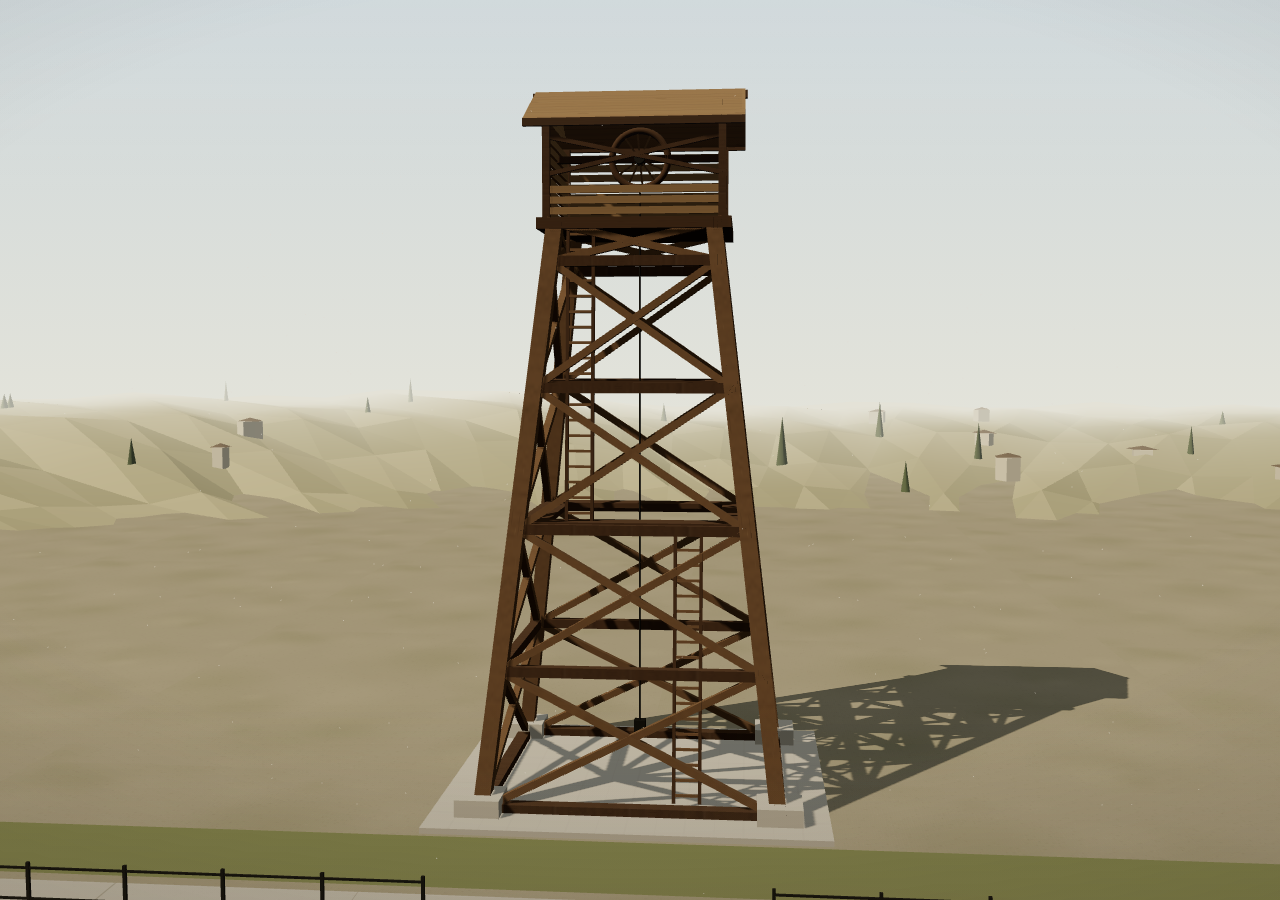
==== index.html @ 35da38e7 "chore: initial commit" ====
<!doctype html>
<html lang="es">
<head>
  <meta charset="utf-8" />
  <meta name="viewport" content="width=device-width, initial-scale=1" />
  <meta name="description" content="Castillete minero de madera. Visor 3D con zoom." />
  <title>El castillete</title>

  <link rel="icon" href="./favicon.svg" type="image/svg+xml" />
  <link rel="stylesheet" href="./src/style.css" />

  <script type="importmap">
    {
      "imports": {
        "three": "./vendor/three.module.js"
      }
    }
  </script>
  <script type="module" src="./src/main.js"></script>
</head>
<body>
  <canvas id="scene" aria-label="Castillete minero de madera. Usa la rueda del ratón o pellizca para acercar y alejar."></canvas>
  <div class="vignette" aria-hidden="true"></div>
</body>
</html>
---- src/style.css ----
:root {
  color-scheme: light;
}

* {
  box-sizing: border-box;
}

html,
body {
  height: 100%;
}

body {
  margin: 0;
  overflow: hidden;
  background:
    radial-gradient(90% 55% at 50% 100%, rgba(196, 186, 165, 0.55), transparent 70%),
    linear-gradient(180deg, #cfd8db 0%, #e3e3da 46%, #eee9dc 72%, #d9d2c2 100%);
}

#scene {
  position: fixed;
  inset: 0;
  display: block;
  width: 100%;
  height: 100%;
  opacity: 0;
  cursor: grab;
  touch-action: none;
  transition: opacity 1.4s ease;
}

#scene:active {
  cursor: grabbing;
}

body.is-ready #scene {
  opacity: 1;
}

.vignette {
  position: fixed;
  inset: 0;
  pointer-events: none;
  background:
    radial-gradient(115% 85% at 50% 42%, transparent 52%, rgba(48, 40, 27, 0.18) 100%),
    linear-gradient(180deg, rgba(255, 255, 255, 0.05), transparent 22%, transparent 78%, rgba(75, 64, 45, 0.12));
}

@media (prefers-reduced-motion: reduce) {
  #scene {
    transition: none;
  }
}
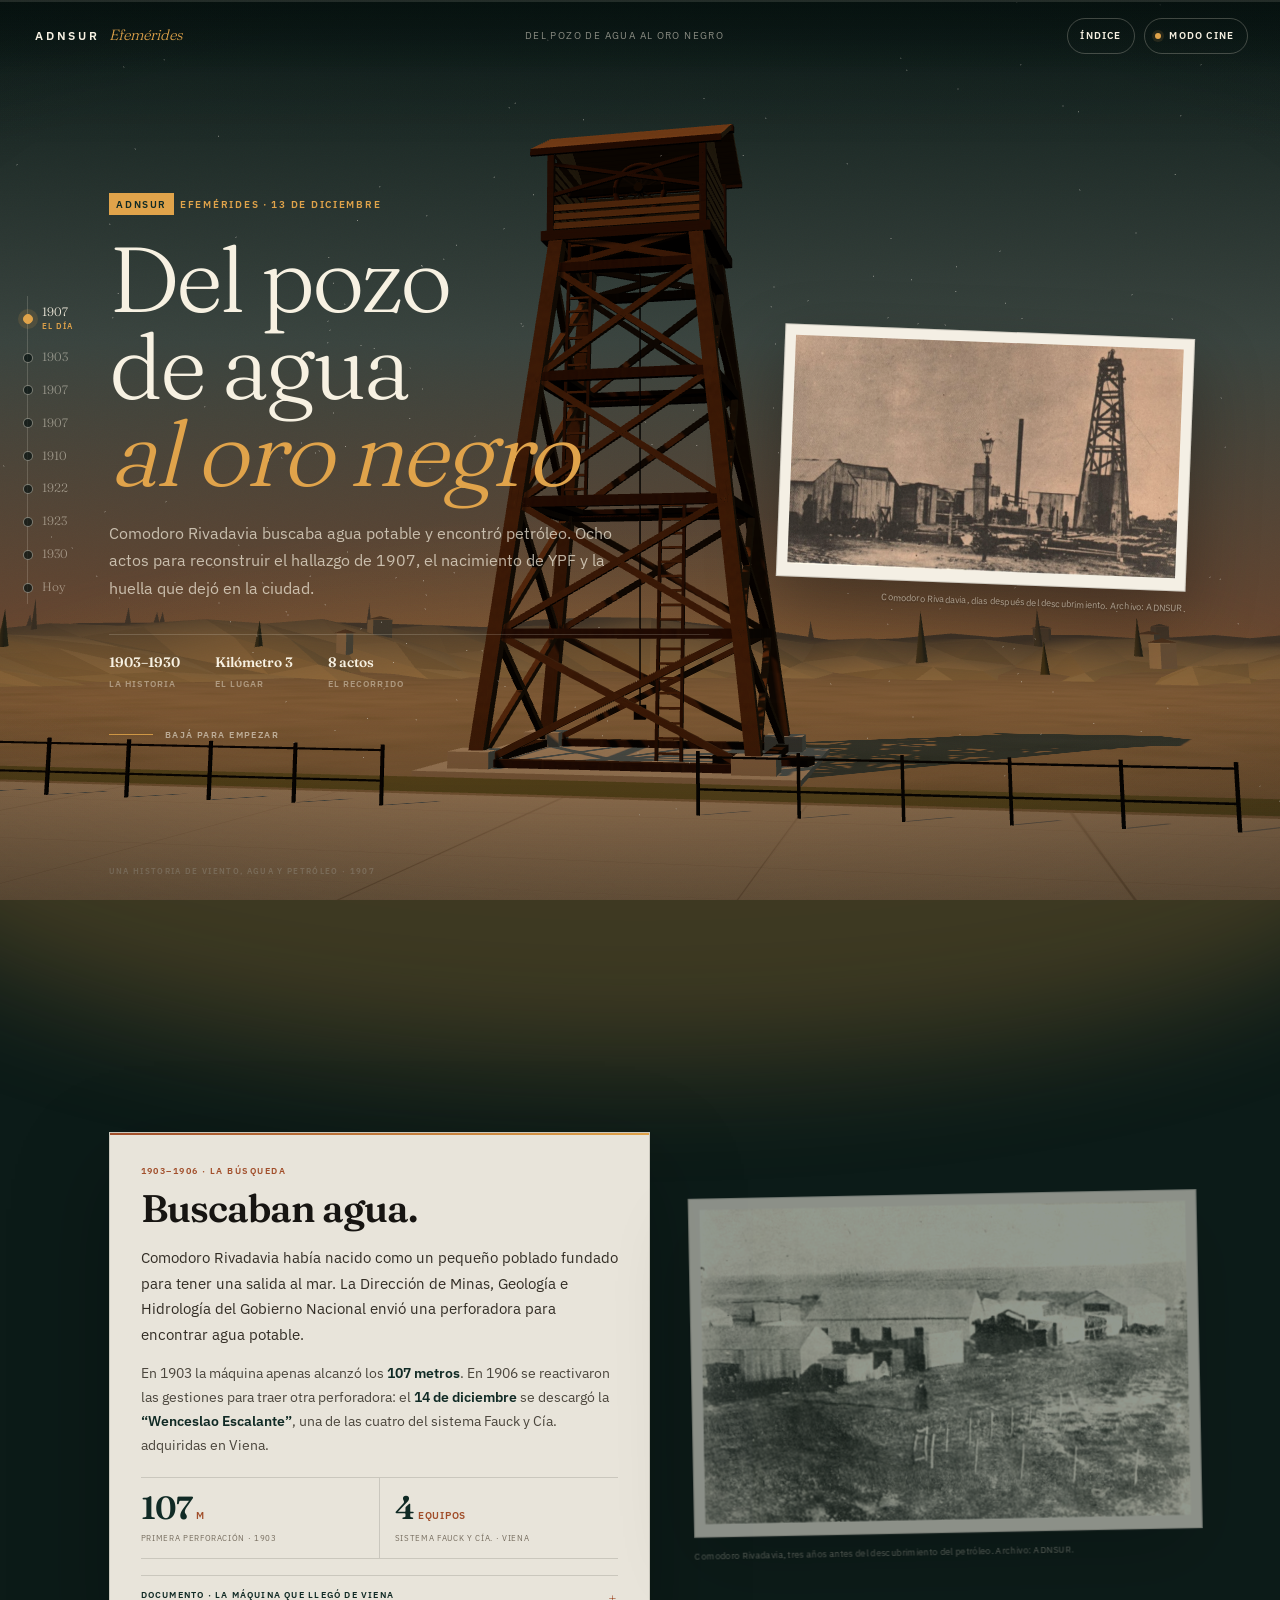
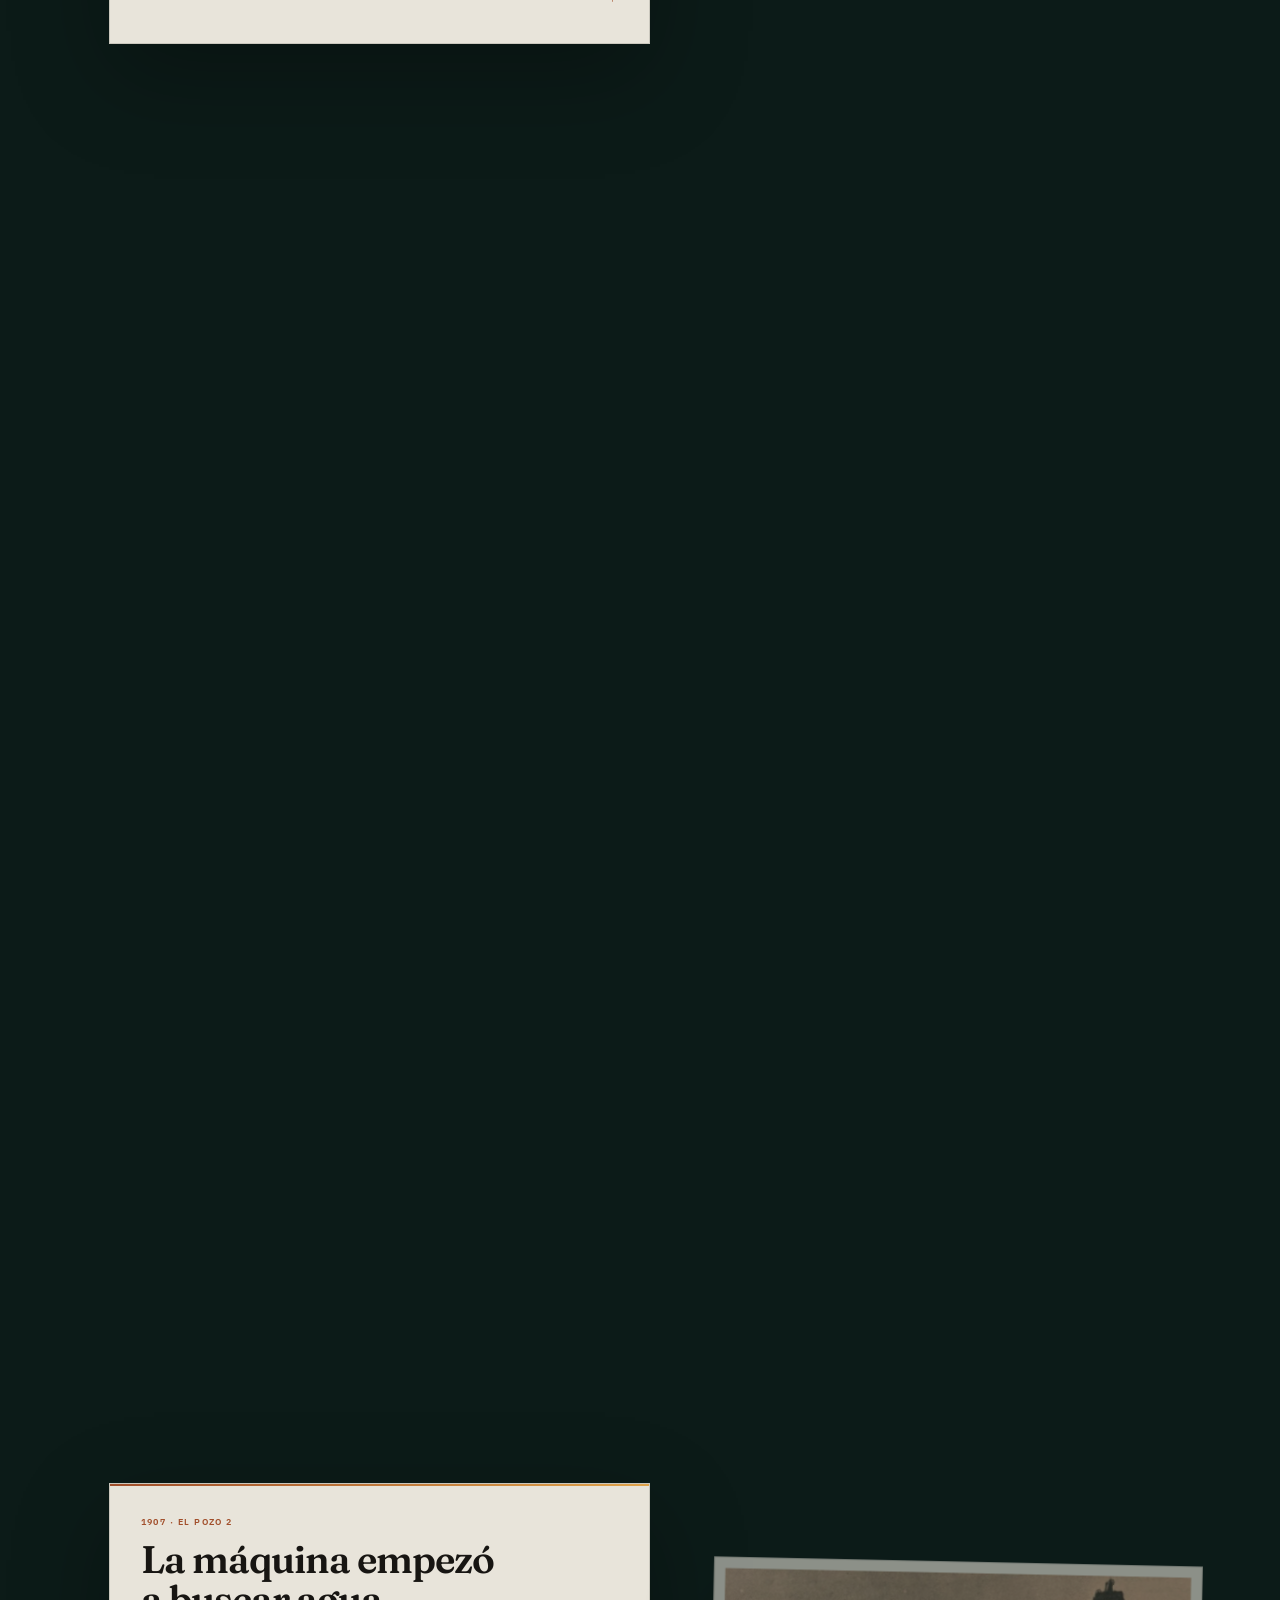
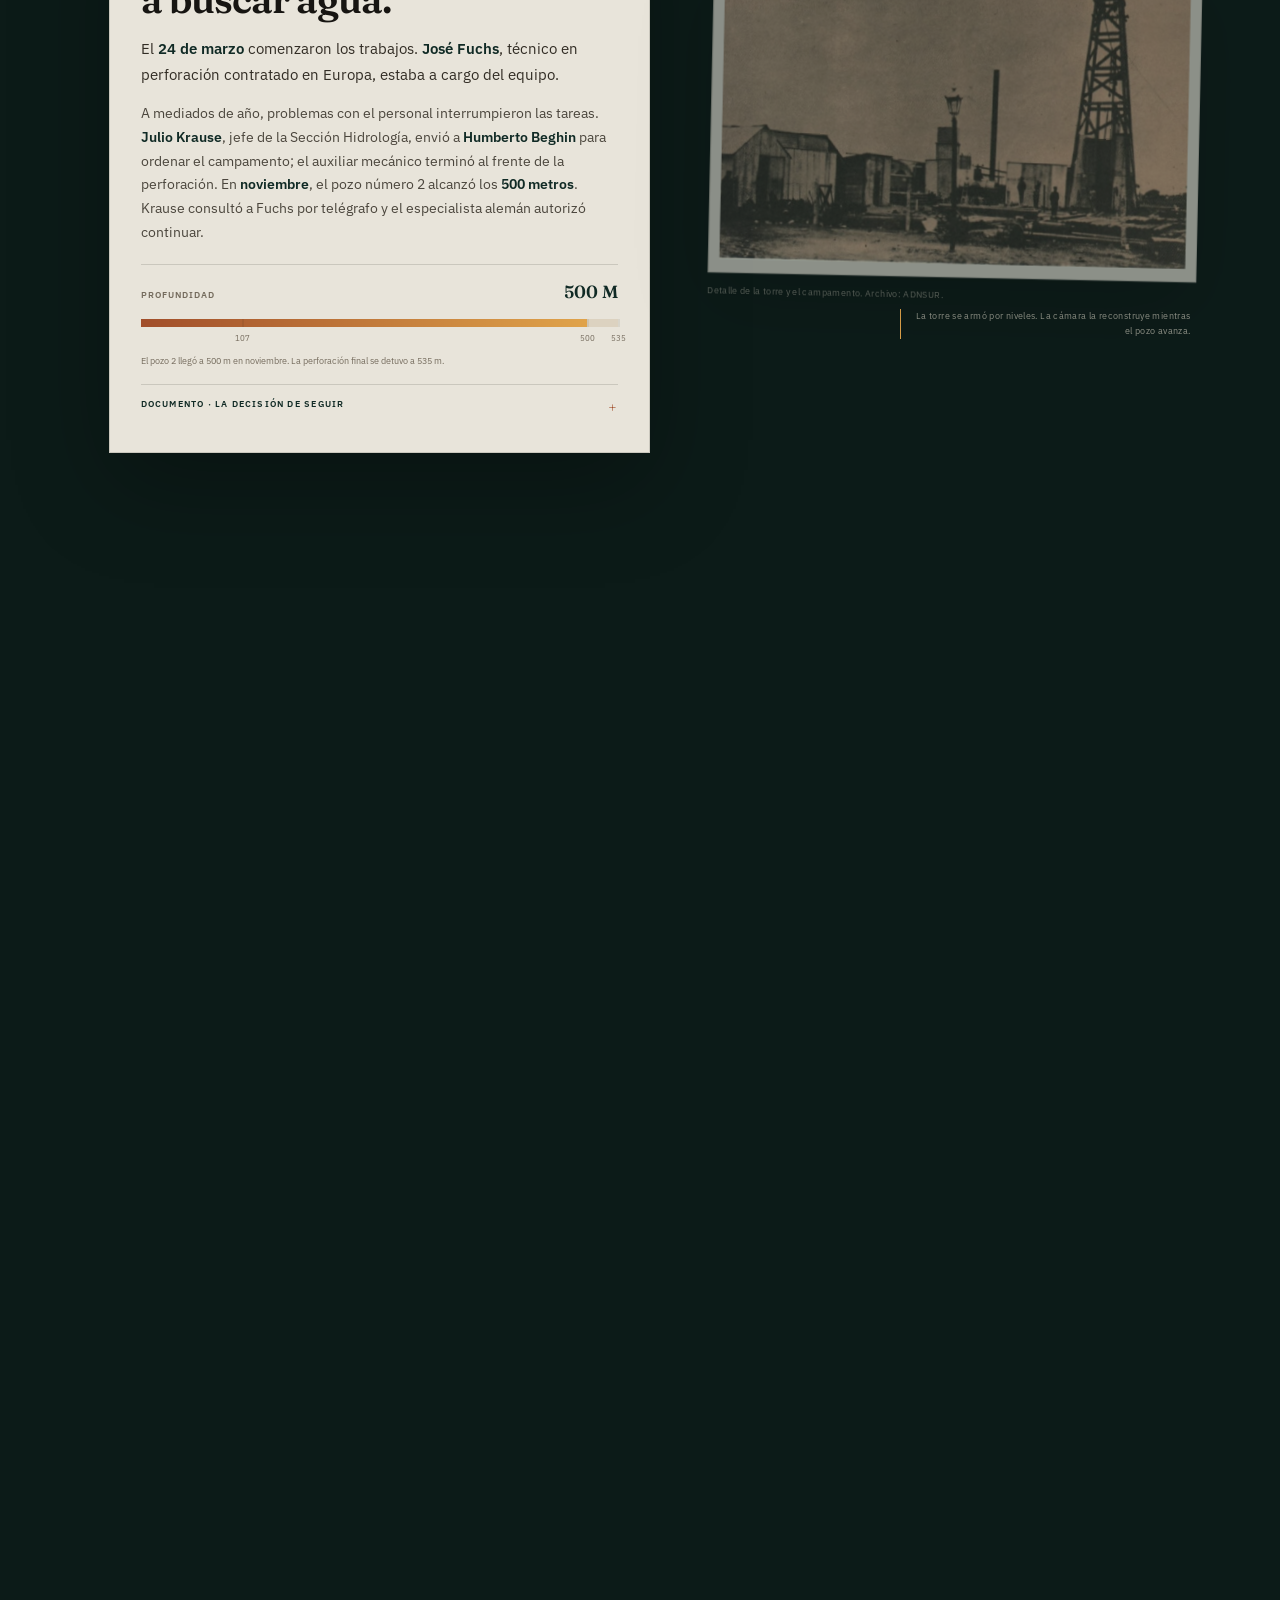
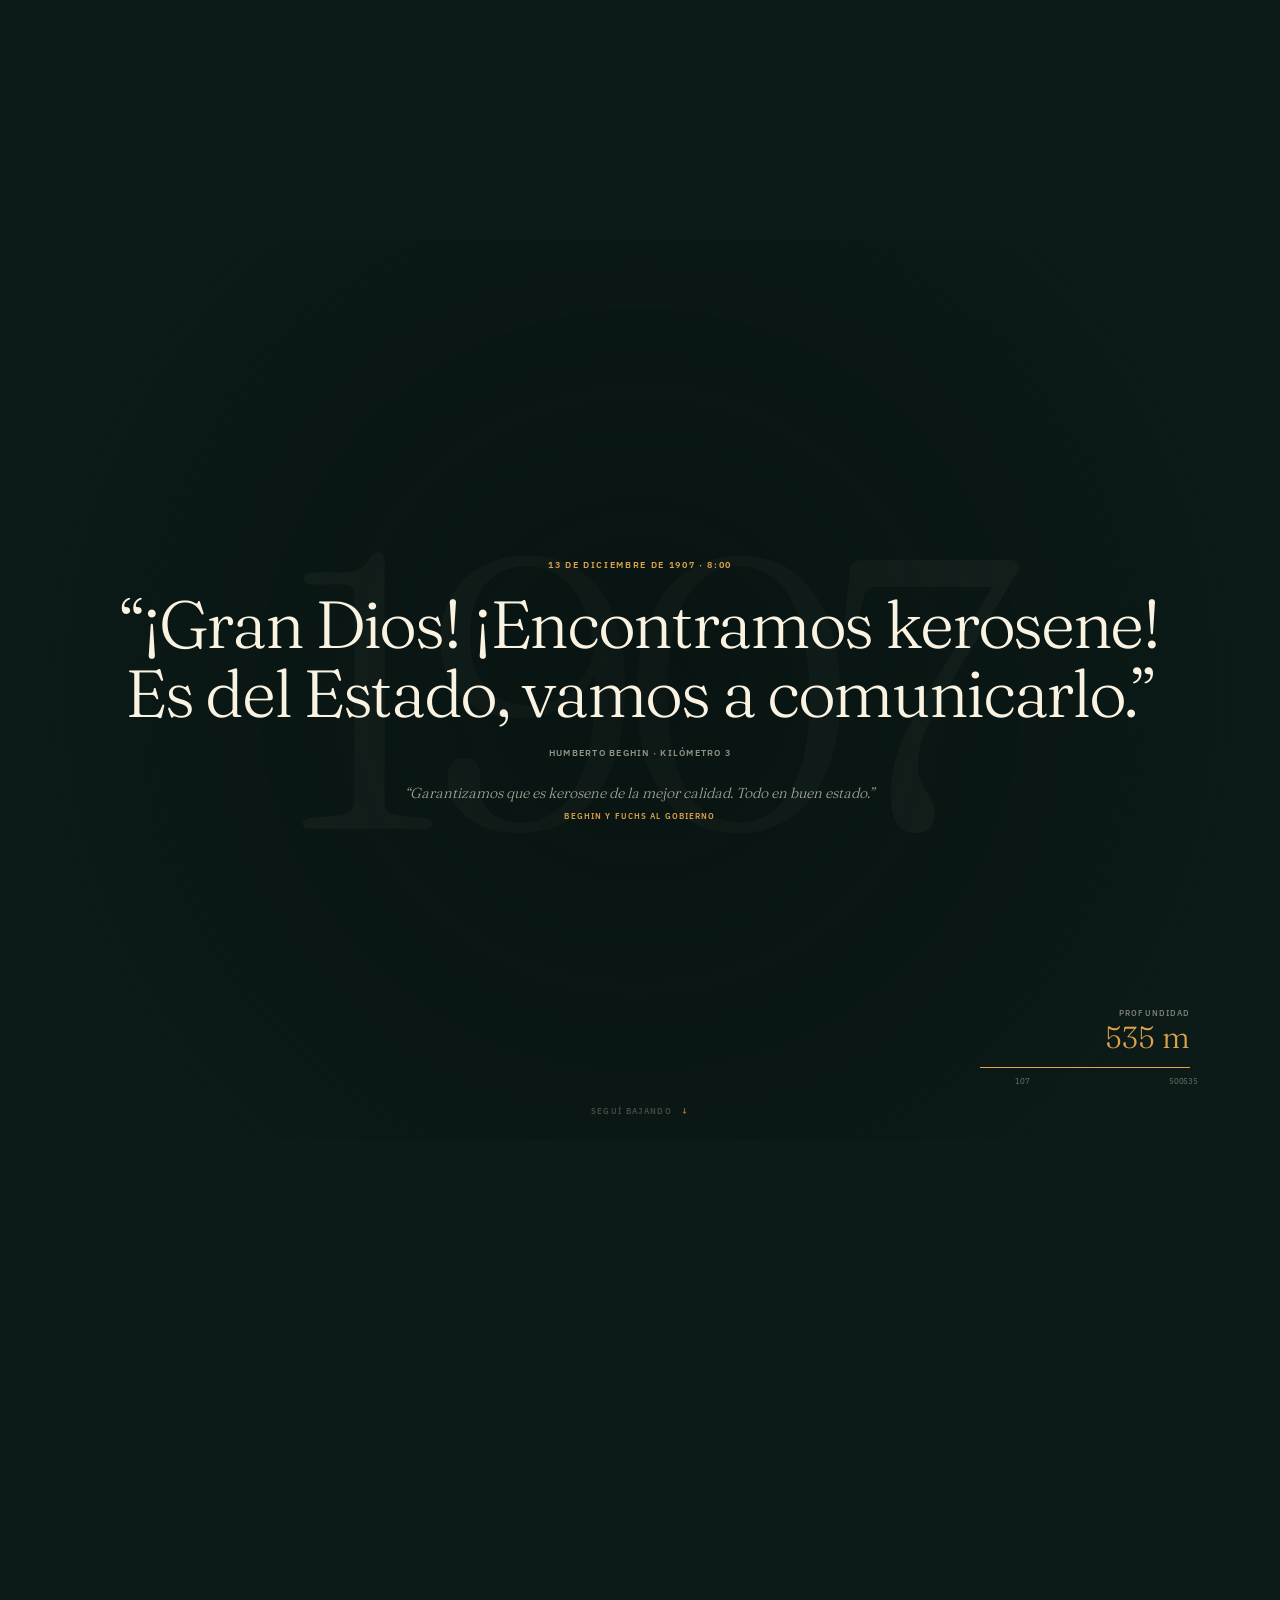
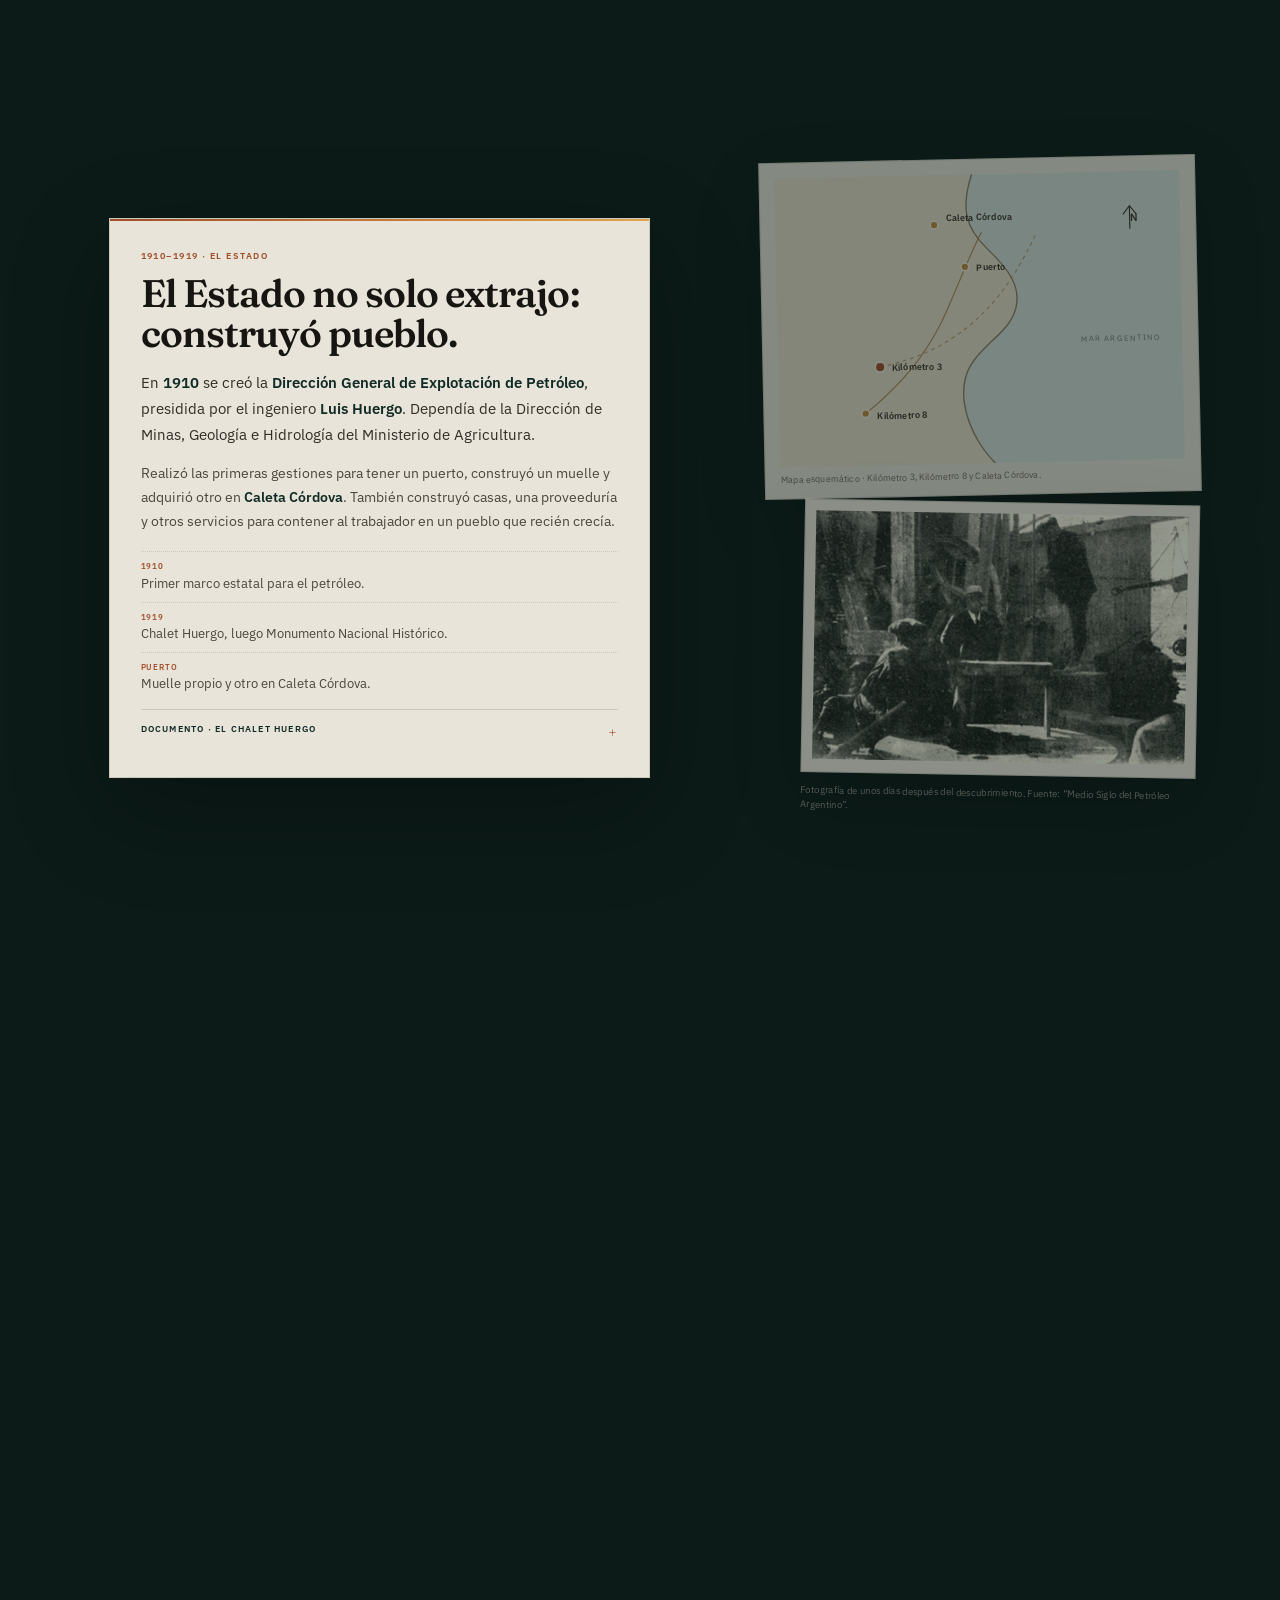
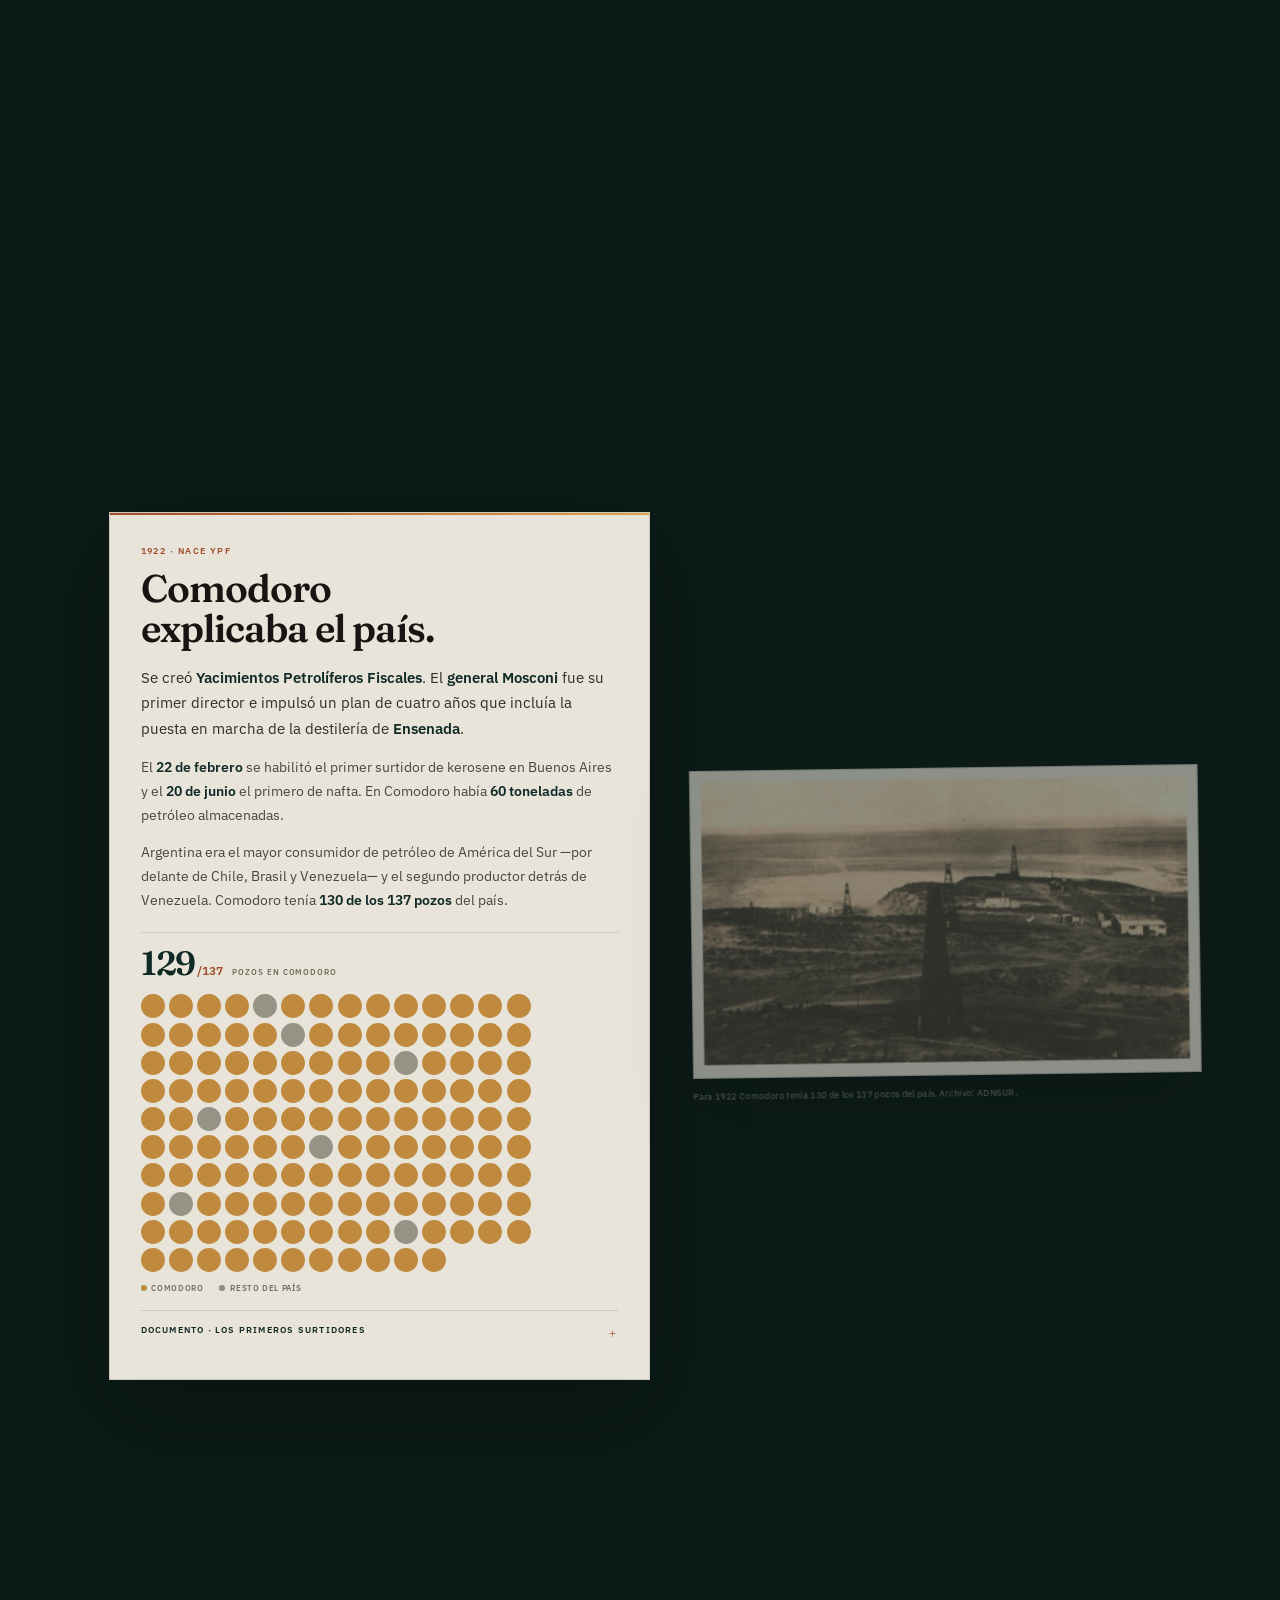
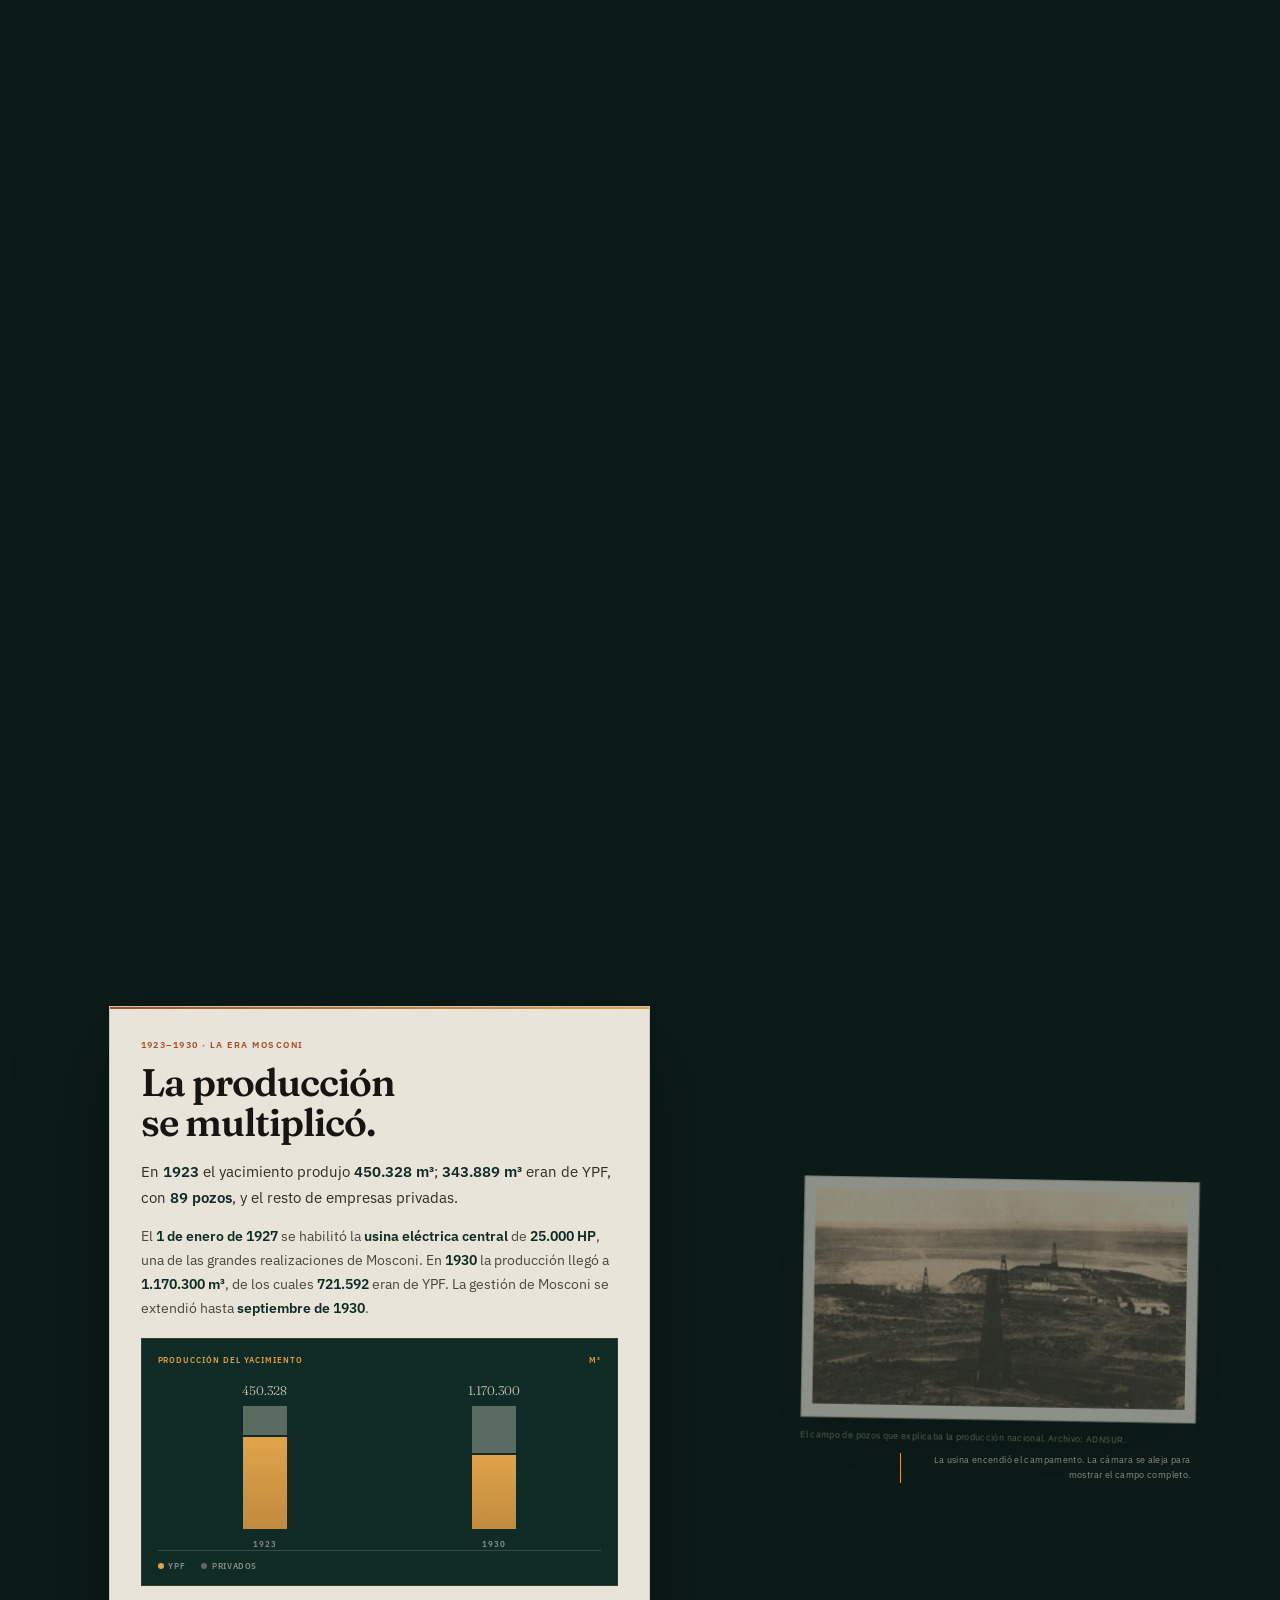
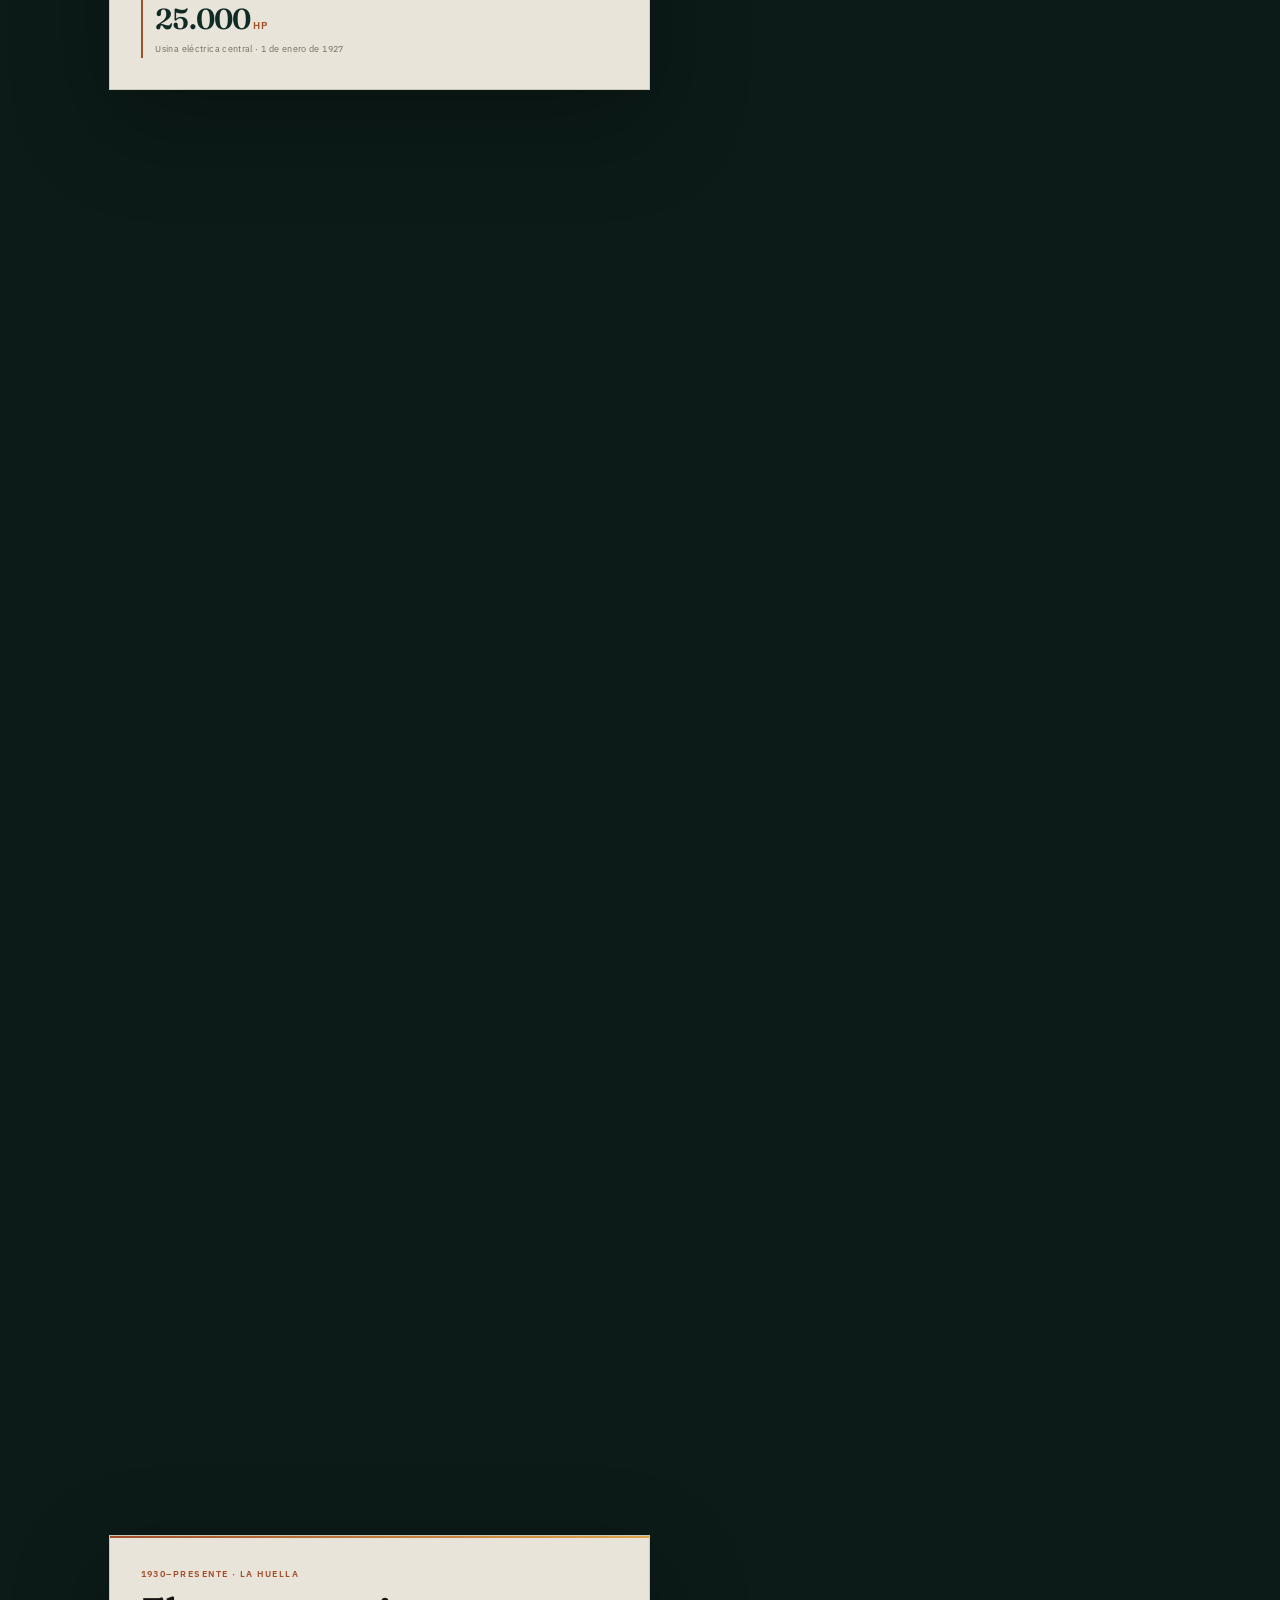
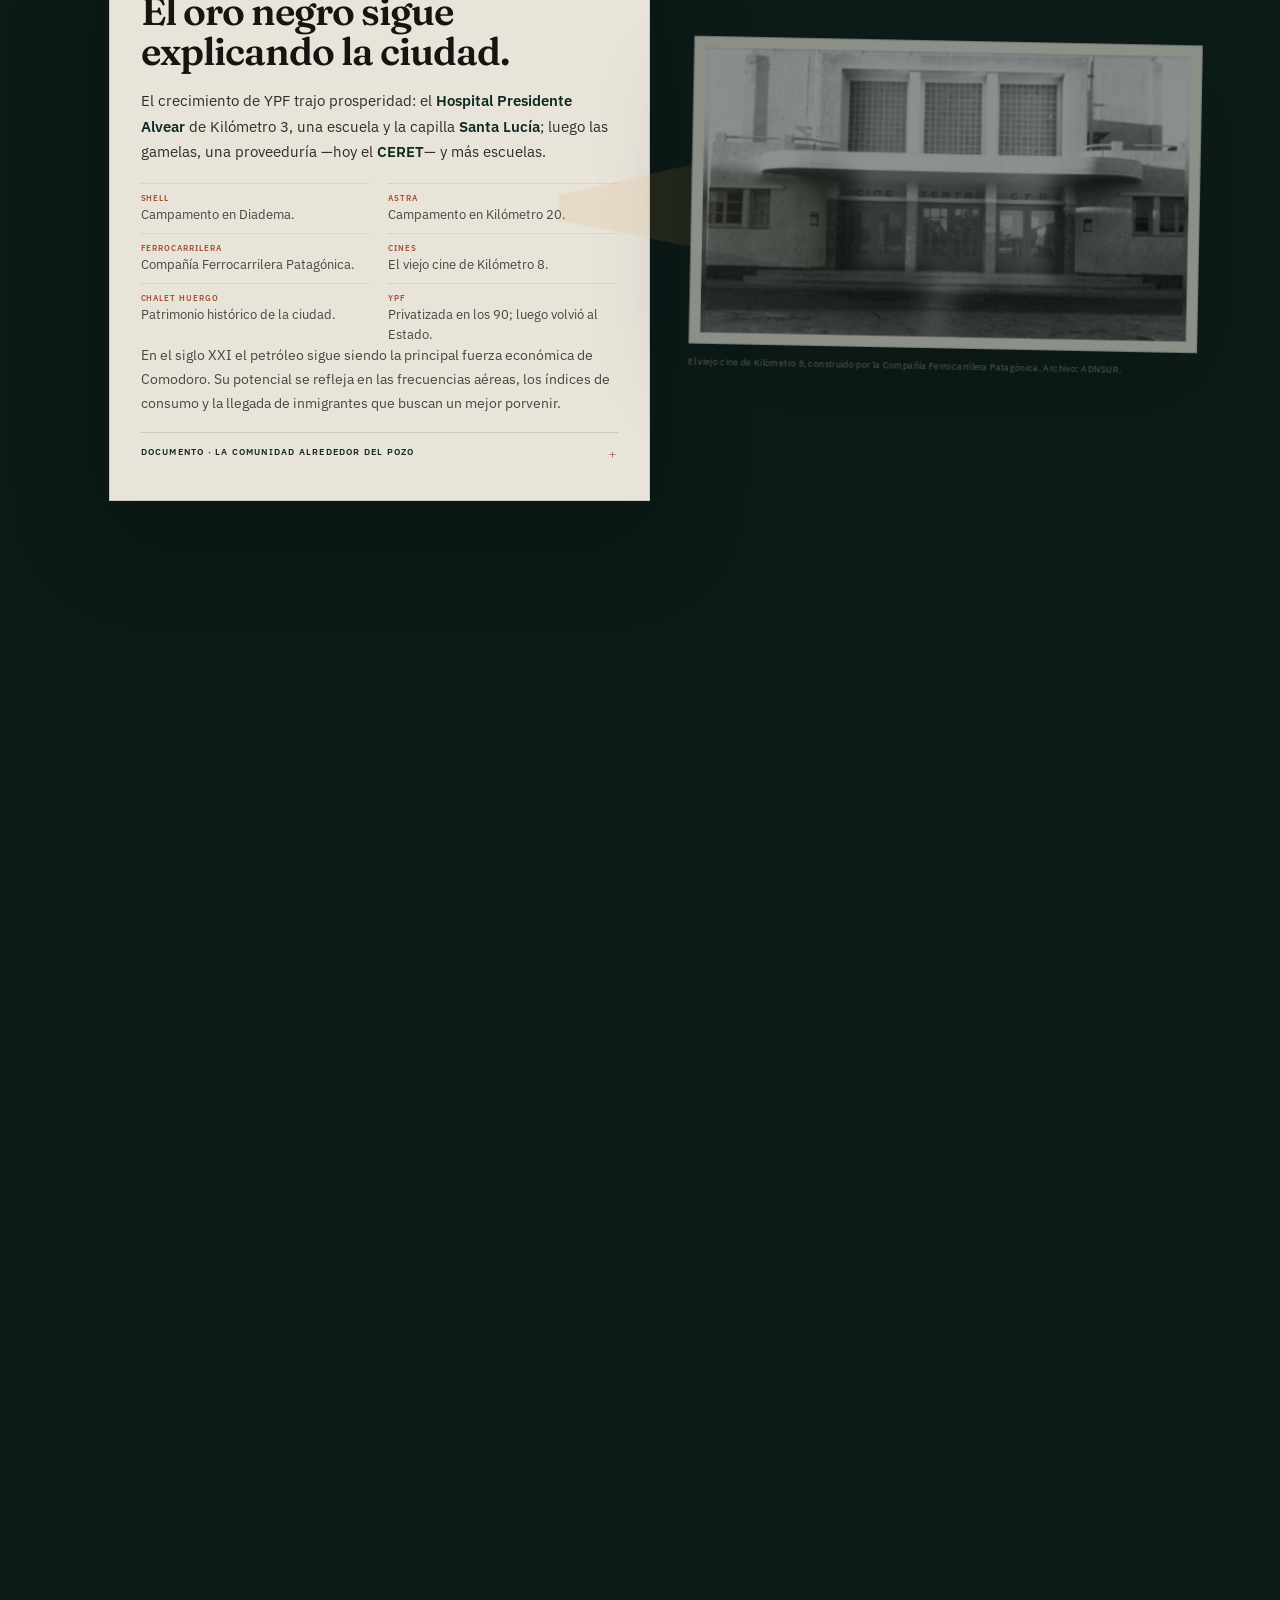
==== commit 8bd94c4f: "wip: scrollytelling documental del petróleo en Comodoro Rivadavia" ====
--- a/index.html
+++ b/index.html
@@ -3,10 +3,13 @@
 <head>
   <meta charset="utf-8" />
   <meta name="viewport" content="width=device-width, initial-scale=1" />
-  <meta name="description" content="Castillete minero de madera. Visor 3D con zoom." />
-  <title>El castillete</title>
+  <meta name="description" content="Del pozo de agua al oro negro: documental interactivo sobre el descubrimiento del petróleo en Comodoro Rivadavia y el nacimiento de YPF." />
+  <meta name="theme-color" content="#0d211e" />
+  <title>Del pozo de agua al oro negro · Comodoro Rivadavia y YPF</title>
 
   <link rel="icon" href="./favicon.svg" type="image/svg+xml" />
+  <link rel="preload" href="./assets/fonts/fraunces-600.woff2" as="font" type="font/woff2" crossorigin />
+  <link rel="preload" href="./assets/fonts/ibm-plex-sans-400.woff2" as="font" type="font/woff2" crossorigin />
   <link rel="stylesheet" href="./src/style.css" />
 
   <script type="importmap">
@@ -19,7 +22,414 @@
   <script type="module" src="./src/main.js"></script>
 </head>
 <body>
-  <canvas id="scene" aria-label="Castillete minero de madera. Usa la rueda del ratón o pellizca para acercar y alejar."></canvas>
+  <a class="skip-link" href="#act-1">Saltar al contenido</a>
+
+  <div class="sky" aria-hidden="true"></div>
+  <canvas id="scene" aria-hidden="true"></canvas>
+  <div class="grain" aria-hidden="true"></div>
   <div class="vignette" aria-hidden="true"></div>
+
+  <div class="progress" aria-hidden="true"><span id="progress-bar"></span></div>
+
+  <header class="site-header" id="site-header">
+    <a class="brand" href="#act-0" aria-label="ADNSUR Efemérides, volver al inicio">
+      <span class="brand__name">ADNSUR</span>
+      <span class="brand__sub">Efemérides</span>
+    </a>
+    <p class="site-header__title">Del pozo de agua al oro negro</p>
+    <div class="site-header__actions">
+      <button class="btn" id="index-open" type="button" aria-haspopup="dialog" aria-controls="index-dialog">
+        Índice
+      </button>
+      <button class="btn btn--cine" id="cinema-toggle" type="button" aria-pressed="false">
+        <span class="btn__dot" aria-hidden="true"></span>
+        <span class="btn__label">Modo cine</span>
+      </button>
+    </div>
+  </header>
+
+  <nav class="timeline" aria-label="Recorrido de la historia">
+    <div class="timeline__track" aria-hidden="true"><span id="timeline-fill"></span></div>
+    <ol>
+      <li><a href="#act-0" data-target="act-0"><span class="timeline__year">1907</span><span class="timeline__label">El día</span></a></li>
+      <li><a href="#act-1" data-target="act-1"><span class="timeline__year">1903</span><span class="timeline__label">Agua</span></a></li>
+      <li><a href="#act-2" data-target="act-2"><span class="timeline__year">1907</span><span class="timeline__label">Pozo</span></a></li>
+      <li><a href="#act-3" data-target="act-3"><span class="timeline__year">1907</span><span class="timeline__label">Hallazgo</span></a></li>
+      <li><a href="#act-4" data-target="act-4"><span class="timeline__year">1910</span><span class="timeline__label">Estado</span></a></li>
+      <li><a href="#act-5" data-target="act-5"><span class="timeline__year">1922</span><span class="timeline__label">YPF</span></a></li>
+      <li><a href="#act-6" data-target="act-6"><span class="timeline__year">1923</span><span class="timeline__label">Mosconi</span></a></li>
+      <li><a href="#act-7" data-target="act-7"><span class="timeline__year">1930</span><span class="timeline__label">Huella</span></a></li>
+      <li><a href="#act-8" data-target="act-8"><span class="timeline__year">Hoy</span><span class="timeline__label">Explorar</span></a></li>
+    </ol>
+  </nav>
+
+  <main id="story">
+    <!-- 00 · PRÓLOGO -->
+    <section class="act act--hero" id="act-0" data-act="0" data-year="1907" data-label="El día" style="--act-h: 100svh">
+      <div class="hero__grid">
+        <div class="hero__copy">
+          <p class="eyebrow"><span class="eyebrow__brand">ADNSUR</span> Efemérides · 13 de diciembre</p>
+          <h1 class="hero__title">Del pozo de agua<br /><em>al oro negro</em></h1>
+          <p class="hero__deck">Comodoro Rivadavia buscaba agua potable y encontró petróleo. Ocho actos para reconstruir el hallazgo de 1907, el nacimiento de YPF y la huella que dejó en la ciudad.</p>
+          <div class="hero__meta">
+            <span><strong>1903–1930</strong>La historia</span>
+            <span><strong>Kilómetro 3</strong>El lugar</span>
+            <span><strong>8 actos</strong>El recorrido</span>
+          </div>
+          <a class="scroll-cue" href="#act-1">
+            <span class="scroll-cue__line" aria-hidden="true"></span>
+            <span>Bajá para empezar</span>
+          </a>
+        </div>
+        <figure class="hero__plate">
+          <div class="plate plate--hero">
+            <img src="./assets/photos/hero-derrick.jpg" width="1220" height="720" alt="Torre de perforación de madera y construcciones del campamento, en una fotografía sepia de comienzos del siglo XX." />
+          </div>
+          <figcaption>Comodoro Rivadavia, días después del descubrimiento. Archivo: ADNSUR.</figcaption>
+        </figure>
+      </div>
+      <p class="hero__credit">Una historia de viento, agua y petróleo · 1907</p>
+    </section>
+
+    <!-- 01 · 1903–1906 -->
+    <section class="act" id="act-1" data-act="1" data-year="1903" data-label="Agua" style="--act-h: 220vh">
+      <div class="act__sticky">
+        <div class="act__copy">
+          <header class="act__head">
+            <p class="act__kicker">1903–1906 · La búsqueda</p>
+            <h2 class="act__title">Buscaban agua.</h2>
+          </header>
+          <p class="act__lede">Comodoro Rivadavia había nacido como un pequeño poblado fundado para tener una salida al mar. La Dirección de Minas, Geología e Hidrología del Gobierno Nacional envió una perforadora para encontrar agua potable.</p>
+          <p>En 1903 la máquina apenas alcanzó los <strong>107 metros</strong>. En 1906 se reactivaron las gestiones para traer otra perforadora: el <strong>14 de diciembre</strong> se descargó la <strong>“Wenceslao Escalante”</strong>, una de las cuatro del sistema Fauck y Cía. adquiridas en Viena.</p>
+          <div class="stat-row">
+            <div class="stat">
+              <span class="stat__value">107</span><span class="stat__unit">m</span>
+              <span class="stat__label">primera perforación · 1903</span>
+            </div>
+            <div class="stat">
+              <span class="stat__value">4</span><span class="stat__unit">equipos</span>
+              <span class="stat__label">sistema Fauck y Cía. · Viena</span>
+            </div>
+          </div>
+          <details class="doc">
+            <summary>Documento · La máquina que llegó de Viena</summary>
+            <div class="doc__body">
+              <p>La “Wenceslao Escalante” fue una de las cuatro perforadoras del sistema Fauck y Cía. compradas en Viena. Su descarga, el 14 de diciembre de 1906, marcó el reinicio de los trabajos en el poblado.</p>
+            </div>
+          </details>
+        </div>
+        <figure class="act__plate">
+          <div class="plate">
+            <img src="./assets/photos/antes.jpg" width="1113" height="720" alt="Vista del poblado de Comodoro Rivadavia con construcciones bajas y el terreno patagónico, en blanco y negro." />
+          </div>
+          <figcaption>Comodoro Rivadavia, tres años antes del descubrimiento del petróleo. Archivo: ADNSUR.</figcaption>
+        </figure>
+      </div>
+    </section>
+
+    <!-- 02 · 1907 -->
+    <section class="act" id="act-2" data-act="2" data-year="1907" data-label="Pozo" style="--act-h: 240vh">
+      <div class="act__sticky">
+        <div class="act__copy">
+          <header class="act__head">
+            <p class="act__kicker">1907 · El pozo 2</p>
+            <h2 class="act__title">La máquina empezó a buscar agua.</h2>
+          </header>
+          <p class="act__lede">El <strong>24 de marzo</strong> comenzaron los trabajos. <strong>José Fuchs</strong>, técnico en perforación contratado en Europa, estaba a cargo del equipo.</p>
+          <p>A mediados de año, problemas con el personal interrumpieron las tareas. <strong>Julio Krause</strong>, jefe de la Sección Hidrología, envió a <strong>Humberto Beghin</strong> para ordenar el campamento; el auxiliar mecánico terminó al frente de la perforación. En <strong>noviembre</strong>, el pozo número 2 alcanzó los <strong>500 metros</strong>. Krause consultó a Fuchs por telégrafo y el especialista alemán autorizó continuar.</p>
+          <div class="depth" data-depth-gauge aria-label="Profundidad del pozo: 500 metros">
+            <div class="depth__head"><span>Profundidad</span><strong><span data-depth-value>0</span> m</strong></div>
+            <div class="depth__bar" aria-hidden="true">
+              <span class="depth__fill"></span>
+              <i class="depth__tick" style="--at: 0.214">107</i>
+              <i class="depth__tick" style="--at: 0.935">500</i>
+              <i class="depth__tick" style="--at: 1">535</i>
+            </div>
+            <p class="depth__caption">El pozo 2 llegó a 500 m en noviembre. La perforación final se detuvo a 535 m.</p>
+          </div>
+          <details class="doc">
+            <summary>Documento · La decisión de seguir</summary>
+            <div class="doc__body">
+              <p>Cuando el pozo alcanzó los 500 metros, Krause consultó por telégrafo si era posible continuar la excavación. Fuchs dio el ok y las tareas siguieron. Esa decisión permitió llegar a los 535 metros donde apareció el kerosene.</p>
+            </div>
+          </details>
+        </div>
+        <div class="act__visual">
+          <figure class="act__plate act__plate--detail">
+            <div class="plate">
+              <img src="./assets/photos/hero-derrick.jpg" width="1220" height="720" alt="Detalle de la estructura de madera de la torre de perforación y los trabajadores en la base." />
+            </div>
+            <figcaption>Detalle de la torre y el campamento. Archivo: ADNSUR.</figcaption>
+          </figure>
+          <p class="visual-note">La torre se armó por niveles. La cámara la reconstruye mientras el pozo avanza.</p>
+        </div>
+      </div>
+    </section>
+
+    <!-- 03 · 11–13 DICIEMBRE 1907 -->
+    <section class="act act--discovery" id="act-3" data-act="3" data-year="1907" data-label="Hallazgo" style="--act-h: 330vh">
+      <div class="discovery">
+        <p class="discovery__year" aria-hidden="true">1907</p>
+
+        <article class="dstep dstep--1" data-step="1">
+          <p class="dstep__date">11 de diciembre · La sospecha</p>
+          <p class="dstep__text">“Comunícole señor jefe que se cree haber dado con una napa de kerosene. Aumento en la inyección no se nota aún, pero sube toda mezclada con globitos y se siente olor a gas de kerosene. Irá cada dos horas el estado de la perforación. Se esperan instrucciones. Se continúa perforando.”</p>
+          <p class="dstep__attr">Fuchs y Beghin a Krause · Telegrama</p>
+        </article>
+
+        <article class="dstep dstep--2" data-step="2">
+          <p class="dstep__date">12 de diciembre · La orden</p>
+          <p class="dstep__text">“Para comprobar si encontró petróleo, suspenda trabajos de perforación y saque toda el agua del interior.”</p>
+          <p class="dstep__attr">Julio Krause a Beghin</p>
+        </article>
+
+        <div class="discovery__quote" data-step="3">
+          <p class="discovery__quote-date">13 de diciembre de 1907 · 8:00</p>
+          <blockquote>“¡Gran Dios! ¡Encontramos kerosene! Es del Estado, vamos a comunicarlo.”</blockquote>
+          <cite>Humberto Beghin · Kilómetro 3</cite>
+          <p class="discovery__confirm">“Garantizamos que es kerosene de la mejor calidad. Todo en buen estado.”<span>Beghin y Fuchs al Gobierno</span></p>
+        </div>
+
+        <div class="discovery__depth">
+          <span class="discovery__depth-label">Profundidad</span>
+          <span class="discovery__depth-value"><strong data-depth-value>0</strong> m</span>
+          <div class="discovery__depth-bar" aria-hidden="true">
+            <span class="discovery__depth-fill"></span>
+            <i style="--at: 0.2">107</i>
+            <i style="--at: 0.935">500</i>
+            <i style="--at: 1">535</i>
+          </div>
+        </div>
+
+        <p class="discovery__hint" aria-hidden="true">Seguí bajando <span>↓</span></p>
+      </div>
+    </section>
+
+    <!-- 04 · 1910–1919 -->
+    <section class="act" id="act-4" data-act="4" data-year="1910" data-label="Estado" style="--act-h: 220vh">
+      <div class="act__sticky">
+        <div class="act__copy">
+          <header class="act__head">
+            <p class="act__kicker">1910–1919 · El Estado</p>
+            <h2 class="act__title">El Estado no solo extrajo: construyó pueblo.</h2>
+          </header>
+          <p class="act__lede">En <strong>1910</strong> se creó la <strong>Dirección General de Explotación de Petróleo</strong>, presidida por el ingeniero <strong>Luis Huergo</strong>. Dependía de la Dirección de Minas, Geología e Hidrología del Ministerio de Agricultura.</p>
+          <p>Realizó las primeras gestiones para tener un puerto, construyó un muelle y adquirió otro en <strong>Caleta Córdova</strong>. También construyó casas, una proveeduría y otros servicios para contener al trabajador en un pueblo que recién crecía.</p>
+          <ul class="fact-list">
+            <li><span>1910</span>Primer marco estatal para el petróleo.</li>
+            <li><span>1919</span>Chalet Huergo, luego Monumento Nacional Histórico.</li>
+            <li><span>Puerto</span>Muelle propio y otro en Caleta Córdova.</li>
+          </ul>
+          <details class="doc">
+            <summary>Documento · El Chalet Huergo</summary>
+            <div class="doc__body">
+              <p>Construido en 1919, fue declarado Monumento Nacional Histórico y albergó a presidentes y figuras internacionales. Hoy forma parte del patrimonio de Comodoro Rivadavia.</p>
+            </div>
+          </details>
+        </div>
+        <div class="act__visual">
+          <figure class="map-card">
+            <svg viewBox="0 0 420 300" role="img" aria-label="Mapa esquemático de Comodoro Rivadavia con el puerto, Kilómetro 3, Kilómetro 8 y Caleta Córdova.">
+              <path class="map-sea" d="M0 0h420v300H0z" />
+              <path class="map-land" d="M0 0h205c-12 35-8 55 15 78 22 22 34 40 28 62-7 25-34 35-48 58-13 21-10 52 8 82 10 17 23 28 35 40H0z" />
+              <path class="map-coast" d="M205 0c-12 35-8 55 15 78 22 22 34 40 28 62-7 25-34 35-48 58-13 21-10 52 8 82 10 17 23 28 35 40" />
+              <path class="map-road" d="M90 246c38-30 62-58 80-92 16-32 28-64 44-94" />
+              <path class="map-road map-road--dash" d="M106 198c42-8 76-24 106-52 24-22 42-50 58-82" />
+              <circle class="map-dot map-dot--main" cx="106" cy="198" r="5" />
+              <circle class="map-dot" cx="90" cy="246" r="4" />
+              <circle class="map-dot" cx="196" cy="96" r="4" />
+              <circle class="map-dot" cx="165" cy="52" r="4" />
+              <text class="map-label" x="118" y="202">Kilómetro 3</text>
+              <text class="map-label" x="102" y="252">Kilómetro 8</text>
+              <text class="map-label" x="208" y="100">Puerto</text>
+              <text class="map-label" x="177" y="48">Caleta Córdova</text>
+              <text class="map-sea-label" x="315" y="176">Mar Argentino</text>
+              <text class="map-compass" x="368" y="52">N</text>
+              <path class="map-arrow" d="M368 60v-24m-7 9 7-9 7 9" />
+            </svg>
+            <figcaption>Mapa esquemático · Kilómetro 3, Kilómetro 8 y Caleta Córdova.</figcaption>
+          </figure>
+          <figure class="act__plate act__plate--small">
+            <div class="plate">
+              <img src="./assets/photos/despues.jpg" width="1079" height="720" alt="Vista del campamento y las construcciones de Comodoro Rivadavia pocos días después del descubrimiento, en blanco y negro." />
+            </div>
+            <figcaption>Fotografía de unos días después del descubrimiento. Fuente: “Medio Siglo del Petróleo Argentino”.</figcaption>
+          </figure>
+        </div>
+      </div>
+    </section>
+
+    <!-- 05 · 1922 -->
+    <section class="act" id="act-5" data-act="5" data-year="1922" data-label="YPF" style="--act-h: 230vh">
+      <div class="act__sticky">
+        <div class="act__copy">
+          <header class="act__head">
+            <p class="act__kicker">1922 · Nace YPF</p>
+            <h2 class="act__title">Comodoro explicaba el país.</h2>
+          </header>
+          <p class="act__lede">Se creó <strong>Yacimientos Petrolíferos Fiscales</strong>. El <strong>general Mosconi</strong> fue su primer director e impulsó un plan de cuatro años que incluía la puesta en marcha de la destilería de <strong>Ensenada</strong>.</p>
+          <p>El <strong>22 de febrero</strong> se habilitó el primer surtidor de kerosene en Buenos Aires y el <strong>20 de junio</strong> el primero de nafta. En Comodoro había <strong>60 toneladas</strong> de petróleo almacenadas.</p>
+          <p>Argentina era el mayor consumidor de petróleo de América del Sur —por delante de Chile, Brasil y Venezuela— y el segundo productor detrás de Venezuela. Comodoro tenía <strong>130 de los 137 pozos</strong> del país.</p>
+          <div class="wells">
+            <div class="wells__head">
+              <strong><span data-count="130">0</span><small>/137</small></strong>
+              <span>pozos en Comodoro</span>
+            </div>
+            <div class="wells__grid" data-wells-grid aria-hidden="true"></div>
+            <div class="wells__legend"><span><i class="is-comodoro"></i>Comodoro</span><span><i class="is-other"></i>Resto del país</span></div>
+          </div>
+          <details class="doc">
+            <summary>Documento · Los primeros surtidores</summary>
+            <div class="doc__body">
+              <p>Mosconi habilitó en Buenos Aires el primer surtidor de kerosene el 22 de febrero de 1922 y el primero de nafta el 20 de junio. La medida buscaba aumentar la demanda de crudo destinada a combustibles.</p>
+            </div>
+          </details>
+        </div>
+        <figure class="act__plate act__plate--wide">
+          <div class="plate">
+            <img src="./assets/photos/pozos-1922.jpg" width="1238" height="720" alt="Paisaje patagónico con varias torres de perforación y el mar al fondo, fotografía sepia de 1922." />
+          </div>
+          <figcaption>Para 1922 Comodoro tenía 130 de los 137 pozos del país. Archivo: ADNSUR.</figcaption>
+        </figure>
+      </div>
+    </section>
+
+    <!-- 06 · 1923–1930 -->
+    <section class="act" id="act-6" data-act="6" data-year="1923" data-label="Mosconi" style="--act-h: 230vh">
+      <div class="act__sticky">
+        <div class="act__copy">
+          <header class="act__head">
+            <p class="act__kicker">1923–1930 · La era Mosconi</p>
+            <h2 class="act__title">La producción se multiplicó.</h2>
+          </header>
+          <p class="act__lede">En <strong>1923</strong> el yacimiento produjo <strong>450.328 m³</strong>; <strong>343.889 m³</strong> eran de YPF, con <strong>89 pozos</strong>, y el resto de empresas privadas.</p>
+          <p>El <strong>1 de enero de 1927</strong> se habilitó la <strong>usina eléctrica central</strong> de <strong>25.000 HP</strong>, una de las grandes realizaciones de Mosconi. En <strong>1930</strong> la producción llegó a <strong>1.170.300 m³</strong>, de los cuales <strong>721.592</strong> eran de YPF. La gestión de Mosconi se extendió hasta <strong>septiembre de 1930</strong>.</p>
+          <div class="chart-card">
+            <div class="chart-card__head"><span>Producción del yacimiento</span><span>m³</span></div>
+            <div class="chart" data-chart>
+              <div class="chart__group">
+                <span class="chart__total">450.328</span>
+                <div class="chart__stack">
+                  <span class="chart__bar chart__bar--ypf" style="--h: 76.4"></span>
+                  <span class="chart__bar chart__bar--priv" style="--h: 23.6"></span>
+                </div>
+                <span class="chart__year">1923</span>
+              </div>
+              <div class="chart__group">
+                <span class="chart__total">1.170.300</span>
+                <div class="chart__stack">
+                  <span class="chart__bar chart__bar--ypf" style="--h: 61.7"></span>
+                  <span class="chart__bar chart__bar--priv" style="--h: 38.3"></span>
+                </div>
+                <span class="chart__year">1930</span>
+              </div>
+            </div>
+            <div class="chart__legend"><span><i class="is-ypf"></i>YPF</span><span><i class="is-priv"></i>Privados</span></div>
+          </div>
+          <div class="hp-card">
+            <span class="hp-card__value">25.000</span><span class="hp-card__unit">HP</span>
+            <p>Usina eléctrica central · 1 de enero de 1927</p>
+          </div>
+        </div>
+        <div class="act__visual">
+          <figure class="act__plate act__plate--small">
+            <div class="plate">
+              <img src="./assets/photos/pozos-1922.jpg" width="1238" height="720" alt="Campo de torres de perforación en la costa patagónica, fotografía histórica." />
+            </div>
+            <figcaption>El campo de pozos que explicaba la producción nacional. Archivo: ADNSUR.</figcaption>
+          </figure>
+          <p class="visual-note">La usina encendió el campamento. La cámara se aleja para mostrar el campo completo.</p>
+        </div>
+      </div>
+    </section>
+
+    <!-- 07 · 1930–PRESENTE -->
+    <section class="act" id="act-7" data-act="7" data-year="1930" data-label="Huella" style="--act-h: 250vh">
+      <div class="act__sticky">
+        <div class="act__copy">
+          <header class="act__head">
+            <p class="act__kicker">1930–presente · La huella</p>
+            <h2 class="act__title">El oro negro sigue explicando la ciudad.</h2>
+          </header>
+          <p class="act__lede">El crecimiento de YPF trajo prosperidad: el <strong>Hospital Presidente Alvear</strong> de Kilómetro 3, una escuela y la capilla <strong>Santa Lucía</strong>; luego las gamelas, una proveeduría —hoy el <strong>CERET</strong>— y más escuelas.</p>
+          <ul class="fact-list fact-list--two">
+            <li><span>Shell</span>Campamento en Diadema.</li>
+            <li><span>Astra</span>Campamento en Kilómetro 20.</li>
+            <li><span>Ferrocarrilera</span>Compañía Ferrocarrilera Patagónica.</li>
+            <li><span>Cines</span>El viejo cine de Kilómetro 8.</li>
+            <li><span>Chalet Huergo</span>Patrimonio histórico de la ciudad.</li>
+            <li><span>YPF</span>Privatizada en los 90; luego volvió al Estado.</li>
+          </ul>
+          <p>En el siglo XXI el petróleo sigue siendo la principal fuerza económica de Comodoro. Su potencial se refleja en las frecuencias aéreas, los índices de consumo y la llegada de inmigrantes que buscan un mejor porvenir.</p>
+          <details class="doc">
+            <summary>Documento · La comunidad alrededor del pozo</summary>
+            <div class="doc__body">
+              <p>El viejo cine de Kilómetro 8, construido por la Compañía Ferrocarrilera Patagónica, es uno de los emblemas que dejó el petróleo y su vínculo con la comunidad. El Chalet Huergo, construido en 1919, fue declarado Monumento Nacional Histórico.</p>
+            </div>
+          </details>
+        </div>
+        <figure class="cinema">
+          <div class="cinema__frame">
+            <img src="./assets/photos/cine-km8.jpg" width="1229" height="720" alt="Fachada del viejo cine de Kilómetro 8, con marquesina y puertas de acceso, en blanco y negro." />
+          </div>
+          <div class="cinema__beam" aria-hidden="true"></div>
+          <figcaption>El viejo cine de Kilómetro 8, construido por la Compañía Ferrocarrilera Patagónica. Archivo: ADNSUR.</figcaption>
+        </figure>
+      </div>
+    </section>
+
+    <!-- 08 · EPÍLOGO -->
+    <section class="act act--epilogue" id="act-8" data-act="8" data-year="HOY" data-label="Explorar" style="--act-h: 150vh">
+      <div class="epilogue">
+        <div class="epilogue__copy">
+          <p class="eyebrow"><span class="eyebrow__brand">Epílogo</span> A más de 100 años</p>
+          <h2 class="epilogue__title">El petróleo sigue siendo la principal fuerza económica de Comodoro.</h2>
+          <p class="epilogue__lede">Aquel pozo que buscaba agua encontró kerosene. Fuchs y Beghin lo confirmaron a 535 metros, en Kilómetro 3, una mañana de diciembre de 1907. La historia de la ciudad ya no pudo contarse sin el oro negro.</p>
+          <div class="epilogue__actions">
+            <button class="btn btn--primary" id="reset-view" type="button">Volver al inicio</button>
+            <a class="btn btn--ghost" href="https://www.adnsur.com.ar/sociedad/comodoro-rivadavia--la-ciudad-donde-se-descubrio-el-petroleo-y-nacio-la-historica-ypf_a5fd5a66e1ff12e43bc98791d" target="_blank" rel="noopener">Leer la nota original</a>
+          </div>
+          <p class="epilogue__hint">Arrastrá el fondo para explorar el castillete.</p>
+        </div>
+        <div class="epilogue__credits">
+          <p class="credits__label">Fuente y créditos</p>
+          <p>Nota: “Comodoro Rivadavia, la ciudad donde se descubrió el petróleo y nació la histórica YPF”, ADNSUR, 13 de diciembre de 2020.</p>
+          <p>Fotografías: ADNSUR / archivo; “Medio Siglo del Petróleo Argentino”. El castillete 3D es una recreación visual, no una reconstrucción histórica.</p>
+          <p>Diseño y desarrollo: documento interactivo basado en la nota y en el artifact “Del pozo de agua al oro negro”.</p>
+        </div>
+      </div>
+    </section>
+  </main>
+
+  <dialog class="index-dialog" id="index-dialog" aria-labelledby="index-title">
+    <div class="index-dialog__head">
+      <div>
+        <p class="index-dialog__kicker">Recorrido</p>
+        <h2 id="index-title">Índice</h2>
+      </div>
+      <button class="btn btn--ghost" id="index-close" type="button">Cerrar</button>
+    </div>
+    <ol class="index-dialog__list">
+      <li><a href="#act-0" data-index-link><span>00</span><strong>El día</strong><em>1907</em></a></li>
+      <li><a href="#act-1" data-index-link><span>01</span><strong>Buscaban agua</strong><em>1903–1906</em></a></li>
+      <li><a href="#act-2" data-index-link><span>02</span><strong>El pozo 2</strong><em>1907</em></a></li>
+      <li><a href="#act-3" data-index-link><span>03</span><strong>Los tres días</strong><em>11–13 dic 1907</em></a></li>
+      <li><a href="#act-4" data-index-link><span>04</span><strong>El Estado</strong><em>1910–1919</em></a></li>
+      <li><a href="#act-5" data-index-link><span>05</span><strong>Nace YPF</strong><em>1922</em></a></li>
+      <li><a href="#act-6" data-index-link><span>06</span><strong>La era Mosconi</strong><em>1923–1930</em></a></li>
+      <li><a href="#act-7" data-index-link><span>07</span><strong>La huella</strong><em>1930–presente</em></a></li>
+      <li><a href="#act-8" data-index-link><span>08</span><strong>Explorar</strong><em>Epílogo</em></a></li>
+    </ol>
+  </dialog>
+
+  <noscript>
+    <div class="noscript">
+      <p>Esta experiencia necesita JavaScript para la escena 3D y el scroll animado. Podés leer la historia completa en la <a href="https://www.adnsur.com.ar/sociedad/comodoro-rivadavia--la-ciudad-donde-se-descubrio-el-petroleo-y-nacio-la-historica-ypf_a5fd5a66e1ff12e43bc98791d">nota original de ADNSUR</a>.</p>
+    </div>
+  </noscript>
+
+  <div class="scene-error" id="scene-error" hidden>
+    <p>No se pudo iniciar la escena 3D. La historia y las imágenes siguen disponibles.</p>
+  </div>
 </body>
 </html>
--- a/src/style.css
+++ b/src/style.css
@@ -1,55 +1,2217 @@
+@font-face {
+  font-family: "Fraunces";
+  src: url("../assets/fonts/fraunces-300.woff2") format("woff2");
+  font-weight: 300;
+  font-style: normal;
+  font-display: swap;
+}
+
+@font-face {
+  font-family: "Fraunces";
+  src: url("../assets/fonts/fraunces-600.woff2") format("woff2");
+  font-weight: 600;
+  font-style: normal;
+  font-display: swap;
+}
+
+@font-face {
+  font-family: "IBM Plex Sans";
+  src: url("../assets/fonts/ibm-plex-sans-400.woff2") format("woff2");
+  font-weight: 400;
+  font-style: normal;
+  font-display: swap;
+}
+
+@font-face {
+  font-family: "IBM Plex Sans";
+  src: url("../assets/fonts/ibm-plex-sans-600.woff2") format("woff2");
+  font-weight: 600;
+  font-style: normal;
+  font-display: swap;
+}
+
 :root {
-  color-scheme: light;
+  color-scheme: dark;
+  --paper: #f4efe4;
+  --paper-2: #e9e1d1;
+  --ink: #171512;
+  --body: #4b463d;
+  --muted: #746b5d;
+  --line: rgba(23, 21, 18, 0.14);
+  --line-light: rgba(244, 237, 221, 0.2);
+  --petrol: #102a25;
+  --petrol-2: #1b463f;
+  --amber: #c08a3e;
+  --amber-bright: #e0a34a;
+  --rust: #a14e2a;
+  --cream: #f7f1e2;
+  --sky-top: #142522;
+  --sky-bottom: #b47a45;
+  --horizon: #c08a3e;
+  --scene-fog: #5a4a3a;
+  --serif: "Fraunces", "Iowan Old Style", "Palatino Linotype", Palatino, Georgia, serif;
+  --sans: "IBM Plex Sans", "Helvetica Neue", Helvetica, Arial, system-ui, sans-serif;
 }
 
 * {
   box-sizing: border-box;
 }
 
-html,
-body {
-  height: 100%;
+html {
+  scroll-behavior: smooth;
+  background: var(--sky-top);
 }
 
 body {
   margin: 0;
+  min-width: 320px;
+  background: var(--sky-top);
+  color: var(--cream);
+  font-family: var(--sans);
+  font-size: 16px;
+  line-height: 1.6;
+  -webkit-font-smoothing: antialiased;
+  overflow-x: hidden;
+}
+
+img,
+svg {
+  max-width: 100%;
+}
+
+a {
+  color: inherit;
+}
+
+button,
+input,
+summary {
+  font: inherit;
+}
+
+button {
+  cursor: pointer;
+}
+
+::selection {
+  background: var(--amber);
+  color: var(--petrol);
+}
+
+.sr-only {
+  position: absolute;
+  width: 1px;
+  height: 1px;
+  padding: 0;
+  margin: -1px;
   overflow: hidden;
+  clip: rect(0, 0, 0, 0);
+  white-space: nowrap;
+  border: 0;
+}
+
+.skip-link {
+  position: fixed;
+  top: 12px;
+  left: 12px;
+  z-index: 200;
+  padding: 0.7rem 1rem;
+  background: var(--cream);
+  color: var(--petrol);
+  font-size: 0.75rem;
+  font-weight: 600;
+  text-decoration: none;
+  transform: translateY(-160%);
+  transition: transform 0.2s ease;
+}
+
+.skip-link:focus {
+  transform: none;
+}
+
+/* --------------------------------------------------------------------------
+   sky, canvas, grain
+   -------------------------------------------------------------------------- */
+
+.sky {
+  position: fixed;
+  inset: 0;
+  z-index: 0;
   background:
-    radial-gradient(90% 55% at 50% 100%, rgba(196, 186, 165, 0.55), transparent 70%),
-    linear-gradient(180deg, #cfd8db 0%, #e3e3da 46%, #eee9dc 72%, #d9d2c2 100%);
+    radial-gradient(120% 75% at 50% 100%, rgba(224, 163, 74, 0.22), transparent 58%),
+    linear-gradient(180deg, var(--sky-top) 0%, #3a443f 38%, var(--sky-bottom) 76%, var(--horizon) 100%);
+  transition: background 0.8s linear;
+}
+
+.sky::after {
+  content: "";
+  position: absolute;
+  left: -10%;
+  right: -10%;
+  bottom: -18%;
+  height: 48%;
+  background: var(--horizon);
+  opacity: 0.28;
+  filter: blur(60px);
+  border-radius: 50%;
+  transition: background 0.8s linear;
 }
 
 #scene {
   position: fixed;
   inset: 0;
+  z-index: 1;
   display: block;
   width: 100%;
   height: 100%;
   opacity: 0;
-  cursor: grab;
-  touch-action: none;
-  transition: opacity 1.4s ease;
-}
-
-#scene:active {
-  cursor: grabbing;
+  pointer-events: none;
+  transition: opacity 1.2s ease;
 }
 
 body.is-ready #scene {
   opacity: 1;
+}
+
+body.is-free #scene {
+  pointer-events: auto;
+  touch-action: none;
+  cursor: grab;
+}
+
+body.is-free #scene:active {
+  cursor: grabbing;
+}
+
+.grain {
+  position: fixed;
+  inset: 0;
+  z-index: 60;
+  pointer-events: none;
+  opacity: 0.055;
+  mix-blend-mode: soft-light;
+  background-image: url("data:image/svg+xml,%3Csvg xmlns='http://www.w3.org/2000/svg' width='160' height='160'%3E%3Cfilter id='n'%3E%3CfeTurbulence type='fractalNoise' baseFrequency='.82' numOctaves='3' stitchTiles='stitch'/%3E%3C/filter%3E%3Crect width='100%25' height='100%25' filter='url(%23n)' opacity='.6'/%3E%3C/svg%3E");
 }
 
 .vignette {
   position: fixed;
   inset: 0;
+  z-index: 55;
   pointer-events: none;
   background:
-    radial-gradient(115% 85% at 50% 42%, transparent 52%, rgba(48, 40, 27, 0.18) 100%),
-    linear-gradient(180deg, rgba(255, 255, 255, 0.05), transparent 22%, transparent 78%, rgba(75, 64, 45, 0.12));
-}
+    radial-gradient(120% 90% at 50% 44%, transparent 50%, rgba(4, 10, 9, 0.34) 100%),
+    linear-gradient(180deg, rgba(4, 10, 9, 0.18), transparent 16%, transparent 78%, rgba(4, 10, 9, 0.35));
+}
+
+.progress {
+  position: fixed;
+  top: 0;
+  left: 0;
+  right: 0;
+  z-index: 120;
+  height: 2px;
+  background: rgba(244, 237, 221, 0.12);
+}
+
+.progress span {
+  display: block;
+  width: 0;
+  height: 100%;
+  background: linear-gradient(90deg, var(--amber), var(--amber-bright));
+  transform-origin: left center;
+}
+
+/* --------------------------------------------------------------------------
+   header
+   -------------------------------------------------------------------------- */
+
+.site-header {
+  position: fixed;
+  top: 0;
+  left: 0;
+  right: 0;
+  z-index: 90;
+  display: flex;
+  align-items: center;
+  gap: 1.2rem;
+  min-height: 72px;
+  padding: 0 2rem 0 2.2rem;
+  background: linear-gradient(180deg, rgba(6, 16, 14, 0.72), transparent);
+  color: var(--cream);
+  transition: background 0.3s ease, border-color 0.3s ease, backdrop-filter 0.3s ease;
+}
+
+.site-header.is-scrolled {
+  background: rgba(7, 18, 16, 0.78);
+  border-bottom: 1px solid rgba(244, 237, 221, 0.12);
+  backdrop-filter: blur(14px);
+}
+
+.brand {
+  display: inline-flex;
+  align-items: baseline;
+  gap: 0.55rem;
+  text-decoration: none;
+  white-space: nowrap;
+}
+
+.brand__name {
+  font-size: 0.72rem;
+  font-weight: 600;
+  letter-spacing: 0.24em;
+}
+
+.brand__sub {
+  font-family: var(--serif);
+  font-size: 0.92rem;
+  font-style: italic;
+  color: var(--amber-bright);
+}
+
+.site-header__title {
+  margin: 0 auto;
+  font-size: 0.62rem;
+  font-weight: 400;
+  letter-spacing: 0.14em;
+  text-transform: uppercase;
+  color: rgba(244, 237, 221, 0.54);
+  white-space: nowrap;
+}
+
+.site-header__actions {
+  display: flex;
+  align-items: center;
+  gap: 0.55rem;
+}
+
+.btn {
+  display: inline-flex;
+  align-items: center;
+  justify-content: center;
+  gap: 0.5rem;
+  min-height: 36px;
+  padding: 0.45rem 0.8rem;
+  border: 1px solid rgba(244, 237, 221, 0.24);
+  border-radius: 999px;
+  background: transparent;
+  color: var(--cream);
+  font-size: 0.62rem;
+  font-weight: 600;
+  letter-spacing: 0.12em;
+  text-transform: uppercase;
+  text-decoration: none;
+  transition: background 0.2s ease, border-color 0.2s ease, color 0.2s ease;
+}
+
+.btn:hover,
+.btn:focus-visible {
+  border-color: var(--amber-bright);
+  color: var(--amber-bright);
+  outline: none;
+}
+
+.btn--cine {
+  padding-left: 0.65rem;
+}
+
+.btn__dot {
+  width: 6px;
+  height: 6px;
+  border-radius: 50%;
+  background: var(--amber-bright);
+  box-shadow: 0 0 0 3px rgba(224, 163, 74, 0.12);
+}
+
+.btn--cine[aria-pressed="true"] {
+  background: var(--amber-bright);
+  border-color: var(--amber-bright);
+  color: var(--petrol);
+}
+
+.btn--cine[aria-pressed="true"] .btn__dot {
+  background: var(--petrol);
+  box-shadow: none;
+}
+
+.btn--primary {
+  background: var(--amber-bright);
+  border-color: var(--amber-bright);
+  color: var(--petrol);
+}
+
+.btn--primary:hover,
+.btn--primary:focus-visible {
+  background: var(--cream);
+  border-color: var(--cream);
+  color: var(--petrol);
+}
+
+.btn--ghost {
+  background: rgba(244, 237, 221, 0.04);
+}
+
+/* --------------------------------------------------------------------------
+   timeline
+   -------------------------------------------------------------------------- */
+
+.timeline {
+  position: fixed;
+  left: 1.35rem;
+  top: 50%;
+  z-index: 80;
+  width: 74px;
+  transform: translateY(-50%);
+}
+
+.timeline__track {
+  position: absolute;
+  left: 5px;
+  top: 0;
+  bottom: 0;
+  width: 1px;
+  background: rgba(244, 237, 221, 0.18);
+}
+
+.timeline__track span {
+  display: block;
+  width: 100%;
+  height: 0;
+  background: var(--amber-bright);
+  transition: height 0.1s linear;
+}
+
+.timeline ol {
+  position: relative;
+  margin: 0;
+  padding: 0;
+  list-style: none;
+}
+
+.timeline a {
+  position: relative;
+  display: block;
+  padding: 0.55rem 0 0.55rem 1.25rem;
+  color: rgba(244, 237, 221, 0.5);
+  text-decoration: none;
+  transition: color 0.2s ease;
+}
+
+.timeline a::before {
+  content: "";
+  position: absolute;
+  left: 1px;
+  top: 50%;
+  width: 8px;
+  height: 8px;
+  border: 1px solid rgba(244, 237, 221, 0.45);
+  border-radius: 50%;
+  background: rgba(7, 18, 16, 0.7);
+  transform: translateY(-50%);
+  transition: background 0.2s ease, border-color 0.2s ease, box-shadow 0.2s ease;
+}
+
+.timeline a.is-active {
+  color: var(--cream);
+}
+
+.timeline a.is-active::before {
+  background: var(--amber-bright);
+  border-color: var(--amber-bright);
+  box-shadow: 0 0 0 5px rgba(224, 163, 74, 0.14);
+}
+
+.timeline__year {
+  display: block;
+  font-family: var(--serif);
+  font-size: 0.76rem;
+  line-height: 1.1;
+}
+
+.timeline__label {
+  display: block;
+  margin-top: 0.12rem;
+  overflow: hidden;
+  max-height: 0;
+  font-size: 0.48rem;
+  font-weight: 600;
+  letter-spacing: 0.14em;
+  text-transform: uppercase;
+  color: var(--amber-bright);
+  opacity: 0;
+  transition: max-height 0.2s ease, opacity 0.2s ease;
+}
+
+.timeline a.is-active .timeline__label {
+  max-height: 1rem;
+  opacity: 1;
+}
+
+/* --------------------------------------------------------------------------
+   hero
+   -------------------------------------------------------------------------- */
+
+.act {
+  position: relative;
+  min-height: var(--act-h, auto);
+  z-index: 2;
+}
+
+.act--hero {
+  display: flex;
+  align-items: center;
+  min-height: 100svh;
+  padding: 6.5rem 7vw 4rem 8.5vw;
+}
+
+.hero__grid {
+  display: grid;
+  grid-template-columns: minmax(0, 1.2fr) minmax(260px, 0.8fr);
+  align-items: center;
+  gap: 4vw;
+  width: 100%;
+  max-width: 1380px;
+  margin: 0 auto;
+}
+
+.hero__copy {
+  max-width: 690px;
+}
+
+.eyebrow {
+  display: flex;
+  align-items: center;
+  flex-wrap: wrap;
+  gap: 0.35rem;
+  margin: 0 0 1.30rem;
+  font-size: 0.6rem;
+  font-weight: 600;
+  letter-spacing: 0.18em;
+  text-transform: uppercase;
+  color: var(--amber-bright);
+}
+
+.eyebrow__brand {
+  padding: 0.22rem 0.48rem;
+  background: var(--amber-bright);
+  color: var(--petrol);
+  letter-spacing: 0.16em;
+}
+
+.hero__title {
+  margin: 0;
+  font-family: var(--serif);
+  font-weight: 300;
+  font-size: clamp(3rem, 7.2vw, 6.4rem);
+  line-height: 0.94;
+  letter-spacing: -0.035em;
+  color: var(--cream);
+  text-wrap: balance;
+}
+
+.hero__title em {
+  color: var(--amber-bright);
+  font-style: italic;
+}
+
+.hero__deck {
+  max-width: 51ch;
+  margin: 1.5rem 0 0;
+  font-size: 1rem;
+  line-height: 1.7;
+  color: rgba(244, 237, 221, 0.72);
+}
+
+.hero__meta {
+  display: flex;
+  gap: 2.2rem;
+  max-width: 600px;
+  margin-top: 2rem;
+  padding-top: 1.1rem;
+  border-top: 1px solid rgba(244, 237, 221, 0.18);
+}
+
+.hero__meta span {
+  display: flex;
+  flex-direction: column;
+  gap: 0.18rem;
+  font-size: 0.54rem;
+  font-weight: 600;
+  letter-spacing: 0.12em;
+  text-transform: uppercase;
+  color: rgba(244, 237, 221, 0.45);
+}
+
+.hero__meta strong {
+  font-family: var(--serif);
+  font-size: 0.86rem;
+  font-weight: 600;
+  letter-spacing: 0;
+  text-transform: none;
+  color: var(--cream);
+}
+
+.scroll-cue {
+  display: inline-flex;
+  align-items: center;
+  gap: 0.75rem;
+  margin-top: 2rem;
+  padding: 0.3rem 0;
+  color: rgba(244, 237, 221, 0.65);
+  font-size: 0.56rem;
+  font-weight: 600;
+  letter-spacing: 0.16em;
+  text-transform: uppercase;
+  text-decoration: none;
+}
+
+.scroll-cue:hover,
+.scroll-cue:focus-visible {
+  color: var(--amber-bright);
+  outline: none;
+}
+
+.scroll-cue__line {
+  position: relative;
+  display: block;
+  width: 44px;
+  height: 1px;
+  background: var(--amber-bright);
+  overflow: hidden;
+}
+
+.scroll-cue__line::after {
+  content: "";
+  position: absolute;
+  inset: 0;
+  background: var(--cream);
+  transform: translateX(-100%);
+  animation: cue 2.6s ease-in-out infinite;
+}
+
+@keyframes cue {
+  0%,
+  20% {
+    transform: translateX(-100%);
+  }
+  70%,
+  100% {
+    transform: translateX(100%);
+  }
+}
+
+.hero__plate {
+  justify-self: end;
+  width: min(100%, 410px);
+  margin: 0;
+  transform: rotate(2.2deg);
+}
+
+.plate {
+  padding: 10px 10px 12px;
+  background: var(--paper);
+  border: 1px solid rgba(23, 21, 18, 0.16);
+  box-shadow: 0 28px 70px rgba(0, 0, 0, 0.3);
+}
+
+.plate img {
+  display: block;
+  width: 100%;
+  height: auto;
+  filter: sepia(0.3) contrast(1.05) saturate(0.78);
+}
+
+.hero__plate figcaption,
+.act__plate figcaption,
+.cinema figcaption {
+  margin-top: 0.7rem;
+  font-size: 0.57rem;
+  line-height: 1.5;
+  letter-spacing: 0.02em;
+  color: rgba(244, 237, 221, 0.58);
+  text-shadow: 0 1px 2px rgba(0, 0, 0, 0.35);
+}
+
+.hero__plate figcaption {
+  text-align: right;
+}
+
+.hero__credit {
+  position: absolute;
+  left: 8.5vw;
+  bottom: 1.4rem;
+  margin: 0;
+  font-size: 0.52rem;
+  font-weight: 600;
+  letter-spacing: 0.16em;
+  text-transform: uppercase;
+  color: rgba(244, 237, 221, 0.36);
+}
+
+/* --------------------------------------------------------------------------
+   chapters
+   -------------------------------------------------------------------------- */
+
+.act__sticky {
+  position: sticky;
+  top: 0;
+  display: grid;
+  grid-template-columns: minmax(0, 1.05fr) minmax(0, 0.95fr);
+  align-items: center;
+  gap: 4vw;
+  width: 100%;
+  max-width: 1480px;
+  min-height: 100svh;
+  margin: 0 auto;
+  padding: 6.5rem 7vw 4rem 8.5vw;
+}
+
+.act__copy {
+  position: relative;
+  width: 100%;
+  max-width: 600px;
+  padding: clamp(1.4rem, 2.4vw, 2.35rem);
+  background: rgba(247, 242, 231, 0.94);
+  border: 1px solid rgba(23, 21, 18, 0.14);
+  box-shadow: 0 32px 90px rgba(0, 0, 0, 0.28);
+  color: var(--body);
+  opacity: var(--copy-opacity, 1);
+  transform: translateY(var(--copy-y, 0));
+  backdrop-filter: blur(12px);
+}
+
+.act__copy::before {
+  content: "";
+  position: absolute;
+  top: 0;
+  left: 0;
+  right: 0;
+  height: 2px;
+  background: linear-gradient(90deg, var(--rust), var(--amber-bright));
+}
+
+.act__head {
+  margin-bottom: 1rem;
+}
+
+.act__kicker {
+  margin: 0 0 0.65rem;
+  font-size: 0.57rem;
+  font-weight: 600;
+  letter-spacing: 0.16em;
+  text-transform: uppercase;
+  color: var(--rust);
+}
+
+.act__title {
+  margin: 0;
+  font-family: var(--serif);
+  font-weight: 600;
+  font-size: clamp(1.75rem, 3vw, 2.7rem);
+  line-height: 1.04;
+  letter-spacing: -0.025em;
+  color: var(--ink);
+  text-wrap: balance;
+}
+
+.act__lede {
+  margin: 0 0 0.9rem;
+  font-size: 0.96rem;
+  line-height: 1.68;
+  color: #322d25;
+}
+
+.act__copy p:not(.act__kicker):not(.act__lede) {
+  margin: 0 0 0.8rem;
+  font-size: 0.88rem;
+  line-height: 1.7;
+  color: var(--body);
+}
+
+.act__copy strong {
+  font-weight: 600;
+  color: var(--petrol);
+}
+
+.stat-row {
+  display: grid;
+  grid-template-columns: repeat(2, minmax(0, 1fr));
+  gap: 0;
+  margin: 1.2rem 0 0.4rem;
+  border-top: 1px solid var(--line);
+  border-bottom: 1px solid var(--line);
+}
+
+.stat {
+  padding: 0.85rem 0.8rem 0.85rem 0;
+}
+
+.stat + .stat {
+  padding-left: 0.9rem;
+  border-left: 1px solid var(--line);
+}
+
+.stat__value {
+  display: inline-block;
+  font-family: var(--serif);
+  font-size: 2rem;
+  font-weight: 600;
+  line-height: 1;
+  letter-spacing: -0.03em;
+  color: var(--petrol);
+}
+
+.stat__unit {
+  margin-left: 0.25rem;
+  font-size: 0.62rem;
+  font-weight: 600;
+  letter-spacing: 0.08em;
+  text-transform: uppercase;
+  color: var(--rust);
+}
+
+.stat__label {
+  display: block;
+  margin-top: 0.35rem;
+  font-size: 0.52rem;
+  line-height: 1.45;
+  letter-spacing: 0.08em;
+  text-transform: uppercase;
+  color: var(--muted);
+}
+
+.doc {
+  margin-top: 1rem;
+  border-top: 1px solid var(--line);
+}
+
+.doc summary {
+  position: relative;
+  padding: 0.75rem 1.4rem 0.6rem 0;
+  color: var(--petrol);
+  font-size: 0.58rem;
+  font-weight: 600;
+  letter-spacing: 0.13em;
+  text-transform: uppercase;
+  list-style: none;
+  cursor: pointer;
+}
+
+.doc summary::-webkit-details-marker {
+  display: none;
+}
+
+.doc summary::after {
+  content: "+";
+  position: absolute;
+  right: 0;
+  top: 0.62rem;
+  font-family: var(--serif);
+  font-size: 1rem;
+  font-weight: 300;
+  color: var(--rust);
+  transition: transform 0.2s ease;
+}
+
+.doc[open] summary::after {
+  content: "−";
+}
+
+.doc__body {
+  padding: 0 0 0.4rem;
+}
+
+.doc__body p {
+  margin: 0;
+  font-size: 0.78rem !important;
+  line-height: 1.65 !important;
+  color: var(--muted) !important;
+}
+
+.act__plate {
+  --tilt: -1.1deg;
+  width: 100%;
+  max-width: 520px;
+  margin: 0;
+  justify-self: end;
+  opacity: var(--photo-opacity, 1);
+  transform: translateY(var(--photo-y, 0)) scale(var(--photo-scale, 1)) rotate(var(--tilt));
+}
+
+.act__plate--detail {
+  --tilt: 1.2deg;
+  max-width: 470px;
+}
+
+.act__plate--detail .plate img {
+  aspect-ratio: 16 / 10;
+  object-fit: cover;
+  object-position: 64% 58%;
+}
+
+.act__plate--small {
+  --tilt: 1deg;
+  max-width: 380px;
+}
+
+.act__plate--wide {
+  --tilt: -0.8deg;
+  max-width: 580px;
+}
+
+.act__visual {
+  display: flex;
+  flex-direction: column;
+  align-items: flex-end;
+  gap: 1.2rem;
+  width: 100%;
+  justify-self: end;
+}
+
+.visual-note {
+  max-width: 290px;
+  margin: 0;
+  padding-left: 0.75rem;
+  border-left: 1px solid var(--amber-bright);
+  color: rgba(244, 237, 221, 0.58);
+  font-size: 0.58rem;
+  line-height: 1.6;
+  letter-spacing: 0.04em;
+  text-align: right;
+}
+
+.fact-list {
+  display: grid;
+  gap: 0.55rem;
+  margin: 1.1rem 0 0;
+  padding: 0;
+  list-style: none;
+}
+
+.fact-list li {
+  padding-top: 0.5rem;
+  border-top: 1px dotted var(--line);
+  font-size: 0.8rem;
+  line-height: 1.5;
+  color: var(--body);
+}
+
+.fact-list li span {
+  display: block;
+  margin-bottom: 0.06rem;
+  color: var(--rust);
+  font-size: 0.51rem;
+  font-weight: 600;
+  letter-spacing: 0.12em;
+  text-transform: uppercase;
+}
+
+.fact-list--two {
+  grid-template-columns: repeat(2, minmax(0, 1fr));
+  column-gap: 1.1rem;
+}
+
+/* --------------------------------------------------------------------------
+   depth gauge
+   -------------------------------------------------------------------------- */
+
+.depth {
+  margin: 1.2rem 0 0.2rem;
+  padding-top: 0.8rem;
+  border-top: 1px solid var(--line);
+}
+
+.depth__head {
+  display: flex;
+  align-items: baseline;
+  justify-content: space-between;
+  gap: 1rem;
+  color: var(--muted);
+  font-size: 0.55rem;
+  font-weight: 600;
+  letter-spacing: 0.12em;
+  text-transform: uppercase;
+}
+
+.depth__head strong {
+  color: var(--petrol);
+  font-family: var(--serif);
+  font-size: 1.1rem;
+  font-weight: 600;
+  letter-spacing: 0;
+}
+
+.depth__bar {
+  position: relative;
+  height: 8px;
+  margin: 0.8rem 0 1.65rem;
+  background: #dcd2c0;
+}
+
+.depth__fill {
+  display: block;
+  width: calc(var(--depth, 0) * 100%);
+  height: 100%;
+  background: linear-gradient(90deg, var(--rust), var(--amber-bright));
+  transition: width 0.1s linear;
+}
+
+.depth__tick {
+  position: absolute;
+  top: 13px;
+  left: calc(var(--at) * 100%);
+  color: var(--muted);
+  font-size: 0.49rem;
+  font-style: normal;
+  transform: translateX(-50%);
+}
+
+.depth__tick::before {
+  content: "";
+  position: absolute;
+  left: 50%;
+  top: -13px;
+  width: 1px;
+  height: 8px;
+  background: var(--line);
+}
+
+.depth__caption {
+  margin: 0;
+  font-size: 0.59rem !important;
+  line-height: 1.5 !important;
+  color: var(--muted) !important;
+}
+
+/* --------------------------------------------------------------------------
+   discovery
+   -------------------------------------------------------------------------- */
+
+.act--discovery {
+  z-index: 2;
+}
+
+.discovery {
+  position: sticky;
+  top: 0;
+  height: 100svh;
+  overflow: hidden;
+}
+
+.discovery__year {
+  position: absolute;
+  top: 50%;
+  left: 50%;
+  margin: 0;
+  color: rgba(244, 237, 221, 0.055);
+  font-family: var(--serif);
+  font-size: clamp(14rem, 30vw, 34rem);
+  font-weight: 300;
+  line-height: 0.72;
+  letter-spacing: -0.06em;
+  transform: translate(-50%, -50%);
+  pointer-events: none;
+  user-select: none;
+}
+
+.dstep {
+  position: absolute;
+  left: 8.5vw;
+  bottom: 16vh;
+  z-index: 2;
+  width: min(460px, 82vw);
+  padding: 1.25rem 1.35rem;
+  background: rgba(8, 19, 17, 0.86);
+  border: 1px solid rgba(224, 163, 74, 0.26);
+  box-shadow: 0 30px 80px rgba(0, 0, 0, 0.3);
+  opacity: 0;
+  transform: translateY(18px);
+  transition: opacity 0.35s ease, transform 0.35s ease;
+  pointer-events: none;
+  backdrop-filter: blur(10px);
+}
+
+.dstep.is-visible {
+  opacity: 1;
+  transform: none;
+}
+
+.dstep__date {
+  margin: 0 0 0.7rem;
+  color: var(--amber-bright);
+  font-size: 0.55rem;
+  font-weight: 600;
+  letter-spacing: 0.15em;
+  text-transform: uppercase;
+}
+
+.dstep__text {
+  margin: 0;
+  color: #f1e7d3;
+  font-family: var(--serif);
+  font-size: 0.95rem;
+  font-weight: 300;
+  line-height: 1.58;
+  font-style: italic;
+}
+
+.dstep__attr {
+  margin: 0.8rem 0 0;
+  color: rgba(244, 237, 221, 0.46);
+  font-size: 0.51rem;
+  font-weight: 600;
+  letter-spacing: 0.12em;
+  text-transform: uppercase;
+}
+
+.discovery__quote {
+  position: absolute;
+  inset: 0;
+  z-index: 3;
+  display: flex;
+  flex-direction: column;
+  align-items: center;
+  justify-content: center;
+  padding: 8vw;
+  text-align: center;
+  background: radial-gradient(circle at 50% 50%, rgba(7, 17, 15, 0.64), rgba(7, 17, 15, 0.28) 58%, transparent 76%);
+  opacity: 0;
+  transform: scale(0.985);
+  transition: opacity 0.4s ease, transform 0.4s ease;
+  pointer-events: none;
+}
+
+.discovery__quote.is-visible {
+  opacity: 1;
+  transform: none;
+}
+
+.discovery__quote-date {
+  margin: 0 0 1.1rem;
+  color: var(--amber-bright);
+  font-size: 0.58rem;
+  font-weight: 600;
+  letter-spacing: 0.18em;
+  text-transform: uppercase;
+}
+
+.discovery__quote blockquote {
+  max-width: 1080px;
+  margin: 0;
+  color: #fbf3e2;
+  font-family: var(--serif);
+  font-size: clamp(2rem, 5.2vw, 4.5rem);
+  font-weight: 300;
+  line-height: 1.03;
+  letter-spacing: -0.035em;
+  text-wrap: balance;
+}
+
+.discovery__quote cite {
+  margin-top: 1.2rem;
+  color: rgba(244, 237, 221, 0.58);
+  font-size: 0.56rem;
+  font-style: normal;
+  font-weight: 600;
+  letter-spacing: 0.14em;
+  text-transform: uppercase;
+}
+
+.discovery__confirm {
+  max-width: 650px;
+  margin: 1.4rem 0 0;
+  color: rgba(244, 237, 221, 0.66);
+  font-family: var(--serif);
+  font-size: 0.9rem;
+  font-style: italic;
+  line-height: 1.5;
+}
+
+.discovery__confirm span {
+  display: block;
+  margin-top: 0.35rem;
+  color: var(--amber-bright);
+  font-family: var(--sans);
+  font-size: 0.5rem;
+  font-style: normal;
+  font-weight: 600;
+  letter-spacing: 0.14em;
+  text-transform: uppercase;
+}
+
+.discovery__depth {
+  position: absolute;
+  right: 7vw;
+  bottom: 8vh;
+  z-index: 4;
+  width: 210px;
+  color: var(--cream);
+  text-align: right;
+}
+
+.discovery__depth-label {
+  display: block;
+  color: rgba(244, 237, 221, 0.48);
+  font-size: 0.5rem;
+  font-weight: 600;
+  letter-spacing: 0.14em;
+  text-transform: uppercase;
+}
+
+.discovery__depth-value {
+  display: block;
+  margin-top: 0.15rem;
+  font-family: var(--serif);
+  font-size: 1.9rem;
+  font-weight: 300;
+  line-height: 1;
+  color: var(--amber-bright);
+}
+
+.discovery__depth-value strong {
+  font-weight: 300;
+}
+
+.discovery__depth-bar {
+  position: relative;
+  height: 1px;
+  margin-top: 0.9rem;
+  background: rgba(244, 237, 221, 0.2);
+}
+
+.discovery__depth-fill {
+  display: block;
+  width: calc(var(--depth, 0) * 100%);
+  height: 100%;
+  background: var(--amber-bright);
+  transition: width 0.1s linear;
+}
+
+.discovery__depth-bar i {
+  position: absolute;
+  top: 8px;
+  left: calc(var(--at) * 100%);
+  color: rgba(244, 237, 221, 0.42);
+  font-size: 0.47rem;
+  font-style: normal;
+  transform: translateX(-50%);
+}
+
+.discovery__hint {
+  position: absolute;
+  left: 50%;
+  bottom: 2.5vh;
+  z-index: 2;
+  margin: 0;
+  color: rgba(244, 237, 221, 0.36);
+  font-size: 0.52rem;
+  font-weight: 600;
+  letter-spacing: 0.16em;
+  text-transform: uppercase;
+  transform: translateX(-50%);
+}
+
+.discovery__hint span {
+  display: inline-block;
+  margin-left: 0.35rem;
+  color: var(--amber-bright);
+}
+
+/* --------------------------------------------------------------------------
+   map
+   -------------------------------------------------------------------------- */
+
+.map-card {
+  --tilt: -1.2deg;
+  width: 100%;
+  max-width: 420px;
+  margin: 0;
+  padding: 0.9rem 0.9rem 0.7rem;
+  background: rgba(247, 242, 231, 0.94);
+  border: 1px solid rgba(23, 21, 18, 0.14);
+  box-shadow: 0 24px 70px rgba(0, 0, 0, 0.24);
+  opacity: var(--photo-opacity, 1);
+  transform: translateY(var(--photo-y, 0)) scale(var(--photo-scale, 1)) rotate(var(--tilt));
+  color: var(--muted);
+}
+
+.map-card svg {
+  display: block;
+  width: 100%;
+  height: auto;
+}
+
+.map-card figcaption {
+  margin-top: 0.35rem;
+  color: var(--muted);
+  font-size: 0.54rem;
+  line-height: 1.45;
+}
+
+.map-sea {
+  fill: #d5ded9;
+}
+
+.map-land {
+  fill: #e8dfcc;
+}
+
+.map-coast {
+  fill: none;
+  stroke: #8e7d63;
+  stroke-width: 1.4;
+}
+
+.map-road {
+  fill: none;
+  stroke: #b28a55;
+  stroke-width: 1.2;
+}
+
+.map-road--dash {
+  stroke-dasharray: 4 4;
+  opacity: 0.8;
+}
+
+.map-dot {
+  fill: var(--amber);
+  stroke: var(--paper);
+  stroke-width: 1.5;
+}
+
+.map-dot--main {
+  fill: var(--rust);
+}
+
+.map-label {
+  fill: #3b352c;
+  font-family: var(--sans);
+  font-size: 9.5px;
+  font-weight: 600;
+  letter-spacing: 0.02em;
+}
+
+.map-sea-label {
+  fill: #6d7b77;
+  font-family: var(--sans);
+  font-size: 8px;
+  letter-spacing: 0.14em;
+  text-transform: uppercase;
+}
+
+.map-compass {
+  fill: #3b352c;
+  font-family: var(--sans);
+  font-size: 11px;
+  font-weight: 600;
+}
+
+.map-arrow {
+  fill: none;
+  stroke: #3b352c;
+  stroke-width: 1.2;
+}
+
+/* --------------------------------------------------------------------------
+   wells
+   -------------------------------------------------------------------------- */
+
+.wells {
+  margin: 1.2rem 0 0.2rem;
+  padding-top: 0.9rem;
+  border-top: 1px solid var(--line);
+}
+
+.wells__head {
+  display: flex;
+  align-items: baseline;
+  gap: 0.6rem;
+  color: var(--muted);
+}
+
+.wells__head strong {
+  color: var(--petrol);
+  font-family: var(--serif);
+  font-size: 2.1rem;
+  font-weight: 600;
+  line-height: 1;
+  letter-spacing: -0.03em;
+}
+
+.wells__head small {
+  margin-left: 0.08rem;
+  color: var(--rust);
+  font-family: var(--sans);
+  font-size: 0.72rem;
+  font-weight: 600;
+  letter-spacing: 0;
+}
+
+.wells__head > span {
+  font-size: 0.52rem;
+  font-weight: 600;
+  letter-spacing: 0.11em;
+  text-transform: uppercase;
+}
+
+.wells__grid {
+  display: grid;
+  grid-template-columns: repeat(14, 1fr);
+  gap: 4px;
+  max-width: 390px;
+  margin: 0.85rem 0 0.6rem;
+}
+
+.wells__grid i {
+  display: block;
+  width: 100%;
+  aspect-ratio: 1;
+  border-radius: 50%;
+  background: #d4c9b6;
+  opacity: 0.45;
+  transform: scale(var(--wells, 0));
+  transition: transform 0.4s ease, background 0.4s ease, opacity 0.4s ease;
+  transition-delay: calc(var(--i) * 7ms);
+}
+
+.wells__grid i.is-comodoro {
+  background: var(--amber);
+  opacity: 1;
+}
+
+.wells__grid i.is-other {
+  background: #8b8a7c;
+  opacity: 0.9;
+}
+
+.wells__legend {
+  display: flex;
+  gap: 1rem;
+  color: var(--muted);
+  font-size: 0.5rem;
+  font-weight: 600;
+  letter-spacing: 0.08em;
+  text-transform: uppercase;
+}
+
+.wells__legend span {
+  display: inline-flex;
+  align-items: center;
+  gap: 0.3rem;
+}
+
+.wells__legend i {
+  display: inline-block;
+  width: 6px;
+  height: 6px;
+  border-radius: 50%;
+}
+
+.wells__legend .is-comodoro {
+  background: var(--amber);
+}
+
+.wells__legend .is-other {
+  background: #8b8a7c;
+}
+
+/* --------------------------------------------------------------------------
+   chart + hp
+   -------------------------------------------------------------------------- */
+
+.chart-card {
+  margin-top: 1.1rem;
+  padding: 0.9rem 1rem 0.8rem;
+  background: var(--petrol);
+  border: 1px solid rgba(224, 163, 74, 0.18);
+  color: var(--cream);
+}
+
+.chart-card__head {
+  display: flex;
+  justify-content: space-between;
+  gap: 1rem;
+  color: var(--amber-bright);
+  font-size: 0.5rem;
+  font-weight: 600;
+  letter-spacing: 0.12em;
+  text-transform: uppercase;
+}
+
+.chart {
+  display: flex;
+  align-items: flex-end;
+  gap: 1.5rem;
+  height: 170px;
+  margin: 0.9rem 0 0;
+  padding: 0 0.3rem;
+  border-bottom: 1px solid rgba(244, 237, 221, 0.18);
+}
+
+.chart__group {
+  display: flex;
+  flex: 1;
+  flex-direction: column;
+  align-items: center;
+  justify-content: flex-end;
+  height: 100%;
+}
+
+.chart__total {
+  margin-bottom: 0.35rem;
+  color: rgba(244, 237, 221, 0.86);
+  font-family: var(--serif);
+  font-size: 0.78rem;
+  white-space: nowrap;
+}
+
+.chart__stack {
+  display: flex;
+  flex-direction: column-reverse;
+  justify-content: flex-start;
+  width: 44px;
+  height: 125px;
+  gap: 2px;
+  transform: scaleY(var(--chart, 0));
+  transform-origin: bottom;
+  transition: transform 0.15s linear;
+}
+
+.chart__bar {
+  display: block;
+  width: 100%;
+  height: calc(var(--h) * 1%);
+  min-height: 2px;
+}
+
+.chart__bar--ypf {
+  background: linear-gradient(180deg, var(--amber-bright), var(--amber));
+}
+
+.chart__bar--priv {
+  background: #5a6b61;
+}
+
+.chart__year {
+  margin-top: 0.45rem;
+  color: rgba(244, 237, 221, 0.52);
+  font-size: 0.52rem;
+  font-weight: 600;
+  letter-spacing: 0.12em;
+}
+
+.chart__legend {
+  display: flex;
+  gap: 1rem;
+  margin-top: 0.55rem;
+  color: rgba(244, 237, 221, 0.52);
+  font-size: 0.49rem;
+  font-weight: 600;
+  letter-spacing: 0.08em;
+  text-transform: uppercase;
+}
+
+.chart__legend span {
+  display: inline-flex;
+  align-items: center;
+  gap: 0.3rem;
+}
+
+.chart__legend i {
+  width: 6px;
+  height: 6px;
+  border-radius: 50%;
+}
+
+.chart__legend .is-ypf {
+  background: var(--amber-bright);
+}
+
+.chart__legend .is-priv {
+  background: #5a6b61;
+}
+
+.hp-card {
+  margin-top: 0.9rem;
+  padding: 0.3rem 0 0.2rem 0.8rem;
+  border-left: 2px solid var(--rust);
+}
+
+.hp-card__value {
+  color: var(--petrol);
+  font-family: var(--serif);
+  font-size: 1.8rem;
+  font-weight: 600;
+  line-height: 1;
+  letter-spacing: -0.03em;
+}
+
+.hp-card__unit {
+  margin-left: 0.2rem;
+  color: var(--rust);
+  font-size: 0.6rem;
+  font-weight: 600;
+  letter-spacing: 0.08em;
+}
+
+.hp-card p {
+  margin: 0.3rem 0 0 !important;
+  color: var(--muted) !important;
+  font-size: 0.58rem !important;
+  line-height: 1.4 !important;
+  letter-spacing: 0.04em;
+}
+
+/* --------------------------------------------------------------------------
+   cinema
+   -------------------------------------------------------------------------- */
+
+.cinema {
+  --tilt: 1.1deg;
+  position: relative;
+  width: 100%;
+  max-width: 560px;
+  margin: 0;
+  justify-self: end;
+  opacity: var(--photo-opacity, 1);
+  transform: translateY(var(--photo-y, 0)) scale(var(--photo-scale, 1)) rotate(var(--tilt));
+}
+
+.cinema__frame {
+  padding: 10px;
+  background: var(--paper);
+  border: 1px solid rgba(23, 21, 18, 0.16);
+  box-shadow: 0 32px 90px rgba(0, 0, 0, 0.32);
+}
+
+.cinema__frame img {
+  display: block;
+  width: 100%;
+  height: auto;
+  filter: grayscale(1) contrast(1.06) brightness(0.94);
+}
+
+.cinema__beam {
+  position: absolute;
+  left: -26%;
+  top: 18%;
+  width: 86%;
+  height: 64%;
+  background: linear-gradient(90deg, rgba(224, 163, 74, 0.5), rgba(224, 163, 74, 0.05) 72%, transparent);
+  clip-path: polygon(0 44%, 100% 0, 100% 100%, 0 56%);
+  mix-blend-mode: screen;
+  opacity: 0.55;
+  transform: rotate(-2deg);
+  pointer-events: none;
+}
+
+.cinema figcaption {
+  color: rgba(244, 237, 221, 0.58);
+}
+
+/* --------------------------------------------------------------------------
+   epilogue
+   -------------------------------------------------------------------------- */
+
+.act--epilogue {
+  display: flex;
+  align-items: flex-end;
+  min-height: var(--act-h, 150vh);
+  padding: 30vh 7vw 8vh 8.5vw;
+  background: linear-gradient(180deg, transparent 0%, rgba(5, 14, 12, 0.35) 28%, rgba(5, 14, 12, 0.86) 64%, #06100e 100%);
+  pointer-events: none;
+}
+
+.epilogue {
+  display: grid;
+  grid-template-columns: minmax(0, 1.2fr) minmax(280px, 0.8fr);
+  align-items: end;
+  gap: 4vw;
+  width: 100%;
+  max-width: 1380px;
+  margin: 0 auto;
+}
+
+.epilogue__copy,
+.epilogue__credits {
+  pointer-events: auto;
+}
+
+.epilogue__title {
+  max-width: 900px;
+  margin: 0;
+  color: #fbf3e2;
+  font-family: var(--serif);
+  font-size: clamp(2.2rem, 4.5vw, 4.2rem);
+  font-weight: 300;
+  line-height: 1.02;
+  letter-spacing: -0.035em;
+  text-wrap: balance;
+}
+
+.epilogue__lede {
+  max-width: 58ch;
+  margin: 1.2rem 0 0;
+  color: rgba(244, 237, 221, 0.68);
+  font-size: 0.94rem;
+  line-height: 1.7;
+}
+
+.epilogue__actions {
+  display: flex;
+  flex-wrap: wrap;
+  gap: 0.6rem;
+  margin-top: 1.6rem;
+}
+
+.epilogue__hint {
+  margin: 1.2rem 0 0;
+  color: rgba(244, 237, 221, 0.38);
+  font-size: 0.53rem;
+  font-weight: 600;
+  letter-spacing: 0.14em;
+  text-transform: uppercase;
+}
+
+.epilogue__credits {
+  justify-self: end;
+  max-width: 370px;
+  padding-top: 0.9rem;
+  border-top: 1px solid rgba(244, 237, 221, 0.2);
+  color: rgba(244, 237, 221, 0.5);
+  font-size: 0.65rem;
+  line-height: 1.6;
+}
+
+.epilogue__credits p {
+  margin: 0 0 0.55rem;
+}
+
+.credits__label {
+  margin-bottom: 0.55rem !important;
+  color: var(--amber-bright);
+  font-size: 0.5rem;
+  font-weight: 600;
+  letter-spacing: 0.14em;
+  text-transform: uppercase;
+}
+
+/* --------------------------------------------------------------------------
+   index dialog
+   -------------------------------------------------------------------------- */
+
+.index-dialog {
+  width: min(580px, 92vw);
+  max-height: 86vh;
+  padding: 0;
+  overflow: auto;
+  border: 1px solid rgba(23, 21, 18, 0.18);
+  background: var(--paper);
+  color: var(--ink);
+  box-shadow: 0 40px 120px rgba(0, 0, 0, 0.45);
+}
+
+.index-dialog::backdrop {
+  background: rgba(4, 12, 10, 0.72);
+  backdrop-filter: blur(5px);
+}
+
+.index-dialog__head {
+  display: flex;
+  align-items: flex-start;
+  justify-content: space-between;
+  gap: 1rem;
+  padding: 1.2rem 1.4rem 1rem;
+  border-bottom: 1px solid var(--line);
+}
+
+.index-dialog__kicker {
+  margin: 0 0 0.2rem;
+  color: var(--rust);
+  font-size: 0.52rem;
+  font-weight: 600;
+  letter-spacing: 0.16em;
+  text-transform: uppercase;
+}
+
+.index-dialog h2 {
+  margin: 0;
+  font-family: var(--serif);
+  font-size: 1.8rem;
+  font-weight: 600;
+  line-height: 1;
+  letter-spacing: -0.03em;
+}
+
+.index-dialog .btn {
+  border-color: var(--line);
+  color: var(--ink);
+}
+
+.index-dialog__list {
+  margin: 0;
+  padding: 0.4rem 0 0.8rem;
+  list-style: none;
+}
+
+.index-dialog__list a {
+  display: grid;
+  grid-template-columns: 34px 1fr auto;
+  align-items: baseline;
+  gap: 0.7rem;
+  padding: 0.72rem 1.4rem;
+  border-bottom: 1px solid rgba(23, 21, 18, 0.08);
+  color: var(--ink);
+  text-decoration: none;
+  transition: background 0.2s ease;
+}
+
+.index-dialog__list a:hover,
+.index-dialog__list a:focus-visible {
+  background: rgba(192, 138, 62, 0.1);
+  outline: none;
+}
+
+.index-dialog__list span {
+  color: var(--rust);
+  font-family: var(--serif);
+  font-size: 0.9rem;
+  font-style: italic;
+}
+
+.index-dialog__list strong {
+  font-family: var(--serif);
+  font-size: 0.95rem;
+  font-weight: 600;
+}
+
+.index-dialog__list em {
+  color: var(--muted);
+  font-size: 0.54rem;
+  font-style: normal;
+  font-weight: 600;
+  letter-spacing: 0.09em;
+  text-transform: uppercase;
+}
+
+/* --------------------------------------------------------------------------
+   misc
+   -------------------------------------------------------------------------- */
+
+.noscript {
+  position: fixed;
+  left: 1rem;
+  right: 1rem;
+  bottom: 1rem;
+  z-index: 200;
+  padding: 1rem 1.2rem;
+  background: var(--paper);
+  color: var(--ink);
+  font-size: 0.8rem;
+  box-shadow: 0 20px 60px rgba(0, 0, 0, 0.3);
+}
+
+.noscript p {
+  margin: 0;
+}
+
+.noscript a {
+  color: var(--rust);
+}
+
+.scene-error {
+  position: fixed;
+  left: 50%;
+  bottom: 1.2rem;
+  z-index: 150;
+  width: min(440px, 90vw);
+  padding: 0.8rem 1rem;
+  background: rgba(7, 18, 16, 0.9);
+  border: 1px solid rgba(224, 163, 74, 0.3);
+  color: var(--cream);
+  font-size: 0.7rem;
+  transform: translateX(-50%);
+}
+
+.scene-error p {
+  margin: 0;
+}
+
+body.no-webgl .sky {
+  background:
+    radial-gradient(120% 75% at 50% 100%, rgba(224, 163, 74, 0.22), transparent 58%),
+    linear-gradient(180deg, #142522 0%, #3a443f 38%, #8a5a3a 76%, #c08a3e 100%);
+}
+
+body.no-webgl #scene {
+  display: none;
+}
+
+/* --------------------------------------------------------------------------
+   responsive
+   -------------------------------------------------------------------------- */
+
+@media (max-width: 1180px) {
+  .timeline {
+    display: none;
+  }
+
+  .site-header__title {
+    display: none;
+  }
+
+  .act--hero,
+  .act__sticky,
+  .act--epilogue {
+    padding-left: 6vw;
+  }
+
+  .hero__credit {
+    left: 6vw;
+  }
+}
+
+@media (max-width: 900px) {
+  .act {
+    min-height: 0;
+  }
+
+  .act--hero {
+    min-height: 100svh;
+    padding: 6rem 5vw 4rem;
+  }
+
+  .hero__grid {
+    grid-template-columns: 1fr;
+    gap: 2rem;
+  }
+
+  .hero__title {
+    font-size: clamp(2.9rem, 12vw, 4.8rem);
+  }
+
+  .hero__deck {
+    font-size: 0.92rem;
+  }
+
+  .hero__meta {
+    gap: 1.2rem;
+  }
+
+  .hero__plate {
+    width: min(78%, 320px);
+    justify-self: end;
+  }
+
+  .hero__credit {
+    display: none;
+  }
+
+  .act__sticky {
+    position: relative;
+    grid-template-columns: 1fr;
+    min-height: 0;
+    padding: 5.5rem 5vw 3.5rem;
+    gap: 2rem;
+  }
+
+  .act__copy {
+    max-width: none;
+    padding: 1.35rem;
+  }
+
+  .act__plate,
+  .act__visual,
+  .cinema,
+  .map-card {
+    max-width: none;
+    justify-self: stretch;
+    opacity: 1;
+    transform: none;
+  }
+
+  .act__plate--small,
+  .act__plate--detail {
+    max-width: none;
+  }
+
+  .act__visual {
+    align-items: stretch;
+  }
+
+  .visual-note {
+    max-width: none;
+    text-align: left;
+  }
+
+  .fact-list--two {
+    grid-template-columns: 1fr;
+  }
+
+  .hero__plate figcaption,
+  .act__plate figcaption,
+  .cinema figcaption {
+    color: var(--muted);
+    text-shadow: none;
+  }
+
+  .discovery {
+    position: sticky;
+    height: 100svh;
+  }
+
+  .dstep {
+    left: 5vw;
+    right: 5vw;
+    bottom: 14vh;
+    width: auto;
+    padding: 1.1rem;
+  }
+
+  .discovery__quote {
+    padding: 5vw;
+  }
+
+  .discovery__quote blockquote {
+    font-size: clamp(2rem, 7.2vw, 3.4rem);
+  }
+
+  .discovery__quote-date {
+    font-size: 0.52rem;
+  }
+
+  .discovery__depth {
+    right: 5vw;
+    bottom: auto;
+    top: 5.2rem;
+    width: 145px;
+  }
+
+  .discovery__depth-value {
+    font-size: 1.5rem;
+  }
+
+  .discovery__hint {
+    display: none;
+  }
+
+  .act--epilogue {
+    min-height: 100svh;
+    padding: 8rem 5vw 4rem;
+    background: linear-gradient(180deg, transparent 0%, rgba(5, 14, 12, 0.55) 26%, rgba(5, 14, 12, 0.92) 58%, #06100e 100%);
+  }
+
+  .epilogue {
+    grid-template-columns: 1fr;
+    gap: 2.2rem;
+  }
+
+  .epilogue__title {
+    font-size: clamp(2rem, 7vw, 3.2rem);
+  }
+
+  .epilogue__credits {
+    justify-self: start;
+    max-width: none;
+  }
+
+  .site-header {
+    padding: 0 1rem;
+    min-height: 62px;
+  }
+
+  .brand__sub {
+    display: none;
+  }
+
+  .site-header__actions {
+    margin-left: auto;
+  }
+
+  .btn {
+    min-height: 32px;
+    padding: 0.38rem 0.65rem;
+    font-size: 0.55rem;
+  }
+
+  .map-card {
+    transform: none;
+  }
+
+  .cinema {
+    transform: none;
+  }
+}
+
+@media (max-width: 560px) {
+  .hero__title {
+    font-size: clamp(2.55rem, 12vw, 3.6rem);
+  }
+
+  .hero__meta {
+    flex-wrap: wrap;
+    gap: 0.8rem 1.2rem;
+  }
+
+  .act__title {
+    font-size: clamp(1.65rem, 7.5vw, 2.1rem);
+  }
+
+  .stat-row {
+    grid-template-columns: 1fr;
+  }
+
+  .stat + .stat {
+    padding-left: 0;
+    border-top: 1px solid var(--line);
+    border-left: 0;
+  }
+
+  .stat {
+    padding: 0.7rem 0;
+  }
+
+  .wells__grid {
+    grid-template-columns: repeat(10, 1fr);
+  }
+
+  .chart {
+    gap: 0.8rem;
+    height: 155px;
+  }
+
+  .chart__stack {
+    width: 38px;
+    height: 112px;
+  }
+
+  .chart__total {
+    font-size: 0.7rem;
+  }
+
+  .discovery__quote blockquote {
+    font-size: clamp(1.8rem, 8.4vw, 2.7rem);
+  }
+
+  .discovery__confirm {
+    font-size: 0.78rem;
+  }
+
+  .epilogue__actions {
+    flex-direction: column;
+    align-items: flex-start;
+  }
+
+  .index-dialog__list a {
+    grid-template-columns: 28px 1fr;
+  }
+
+  .index-dialog__list em {
+    display: none;
+  }
+}
+
+/* --------------------------------------------------------------------------
+   reduced motion
+   -------------------------------------------------------------------------- */
 
 @media (prefers-reduced-motion: reduce) {
-  #scene {
-    transition: none;
-  }
-}
+  html {
+    scroll-behavior: auto;
+  }
+
+  *,
+  *::before,
+  *::after {
+    animation-duration: 0.01ms !important;
+    animation-iteration-count: 1 !important;
+    transition-duration: 0.01ms !important;
+  }
+
+  .act {
+    min-height: 0;
+  }
+
+  .act__sticky {
+    position: relative;
+    min-height: 0;
+  }
+
+  .act--hero {
+    min-height: 100svh;
+  }
+
+  .discovery {
+    position: relative;
+    height: auto;
+    min-height: 100svh;
+    padding: 7rem 5vw 4rem;
+    display: flex;
+    flex-direction: column;
+    justify-content: flex-end;
+    gap: 1rem;
+  }
+
+  .discovery__year {
+    display: none;
+  }
+
+  .dstep,
+  .discovery__quote {
+    position: relative;
+    inset: auto;
+    left: auto;
+    bottom: auto;
+    width: min(720px, 100%);
+    margin: 0 auto;
+    padding: 1.2rem;
+    opacity: 1;
+    transform: none;
+    text-align: left;
+    background: rgba(8, 19, 17, 0.86);
+  }
+
+  .discovery__quote {
+    align-items: flex-start;
+    text-align: left;
+  }
+
+  .discovery__quote blockquote {
+    font-size: clamp(1.8rem, 4.5vw, 3.2rem);
+  }
+
+  .discovery__depth {
+    position: relative;
+    inset: auto;
+    width: min(720px, 100%);
+    margin: 0 auto;
+    text-align: left;
+  }
+
+  .discovery__hint {
+    display: none;
+  }
+
+  .scroll-cue__line::after {
+    animation: none;
+  }
+
+  .cinema__beam {
+    display: none;
+  }
+
+  body.reduced-motion .btn--cine {
+    display: none;
+  }
+
+  .act__copy {
+    opacity: 1;
+    transform: none;
+  }
+
+  .act__plate,
+  .cinema,
+  .map-card {
+    opacity: 1;
+    transform: none;
+  }
+}
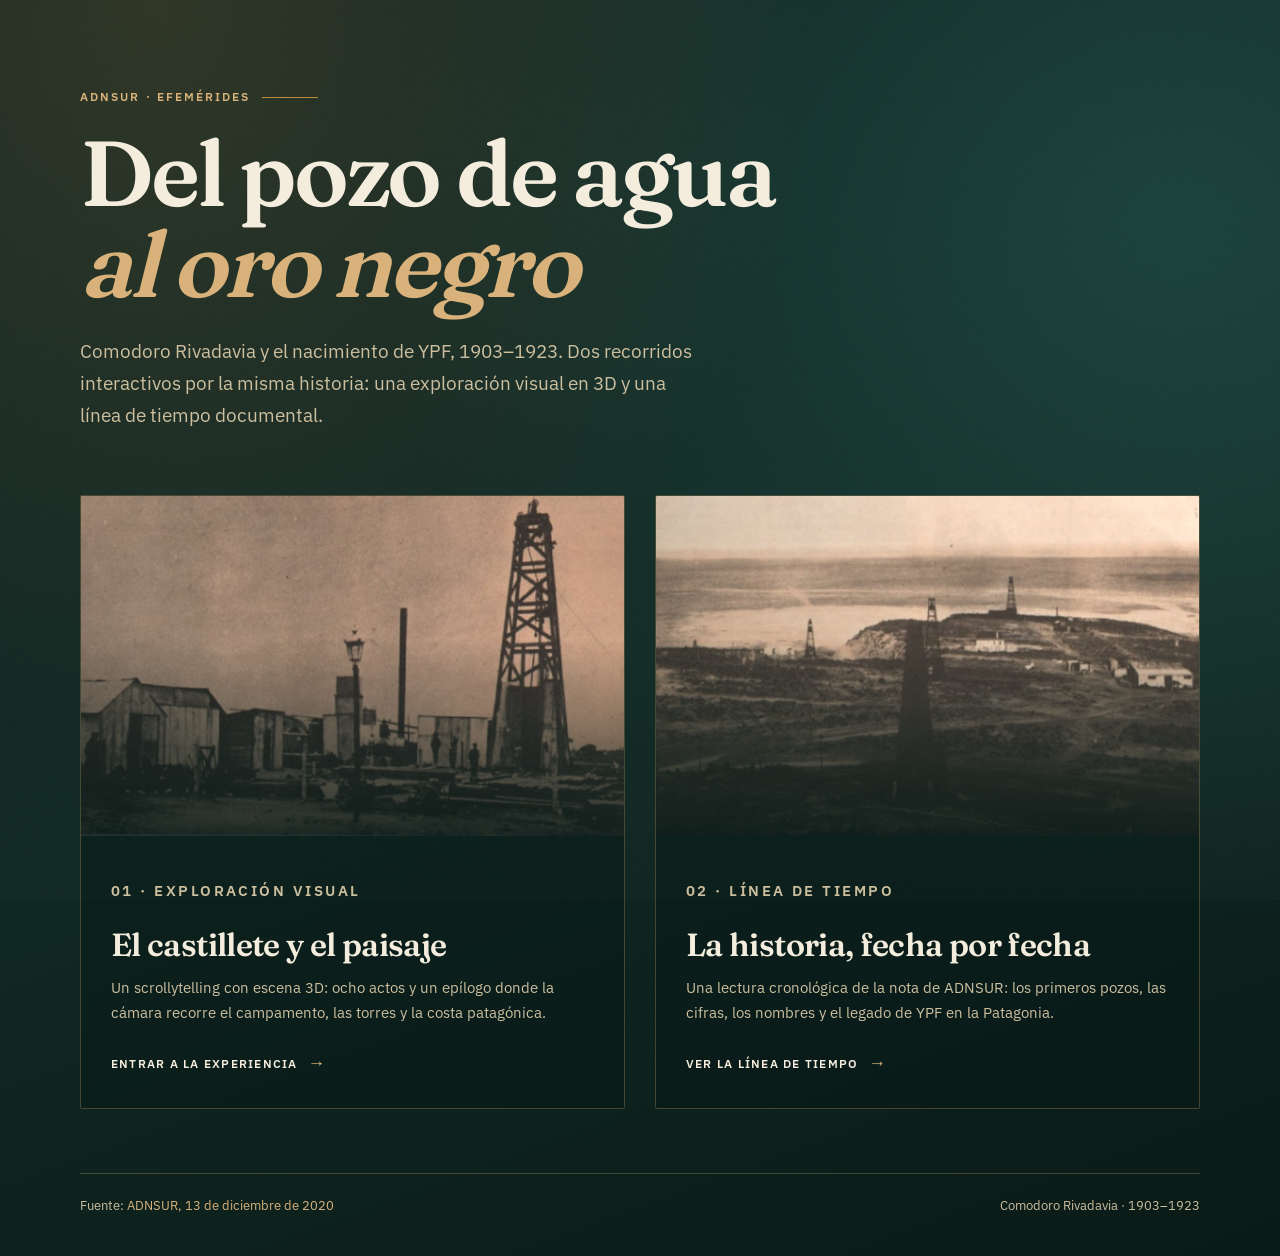
==== commit efcbb717: "refactor: reorganiza el sitio para GitHub Pages" ====
--- a/index.html
+++ b/index.html
@@ -3,433 +3,380 @@
 <head>
   <meta charset="utf-8" />
   <meta name="viewport" content="width=device-width, initial-scale=1" />
-  <meta name="description" content="Del pozo de agua al oro negro: documental interactivo sobre el descubrimiento del petróleo en Comodoro Rivadavia y el nacimiento de YPF." />
+  <meta name="description" content="Del pozo de agua al oro negro: dos recorridos interactivos por el descubrimiento del petróleo en Comodoro Rivadavia y el nacimiento de YPF." />
   <meta name="theme-color" content="#0d211e" />
   <title>Del pozo de agua al oro negro · Comodoro Rivadavia y YPF</title>
 
-  <link rel="icon" href="./favicon.svg" type="image/svg+xml" />
-  <link rel="preload" href="./assets/fonts/fraunces-600.woff2" as="font" type="font/woff2" crossorigin />
-  <link rel="preload" href="./assets/fonts/ibm-plex-sans-400.woff2" as="font" type="font/woff2" crossorigin />
-  <link rel="stylesheet" href="./src/style.css" />
-
-  <script type="importmap">
-    {
-      "imports": {
-        "three": "./vendor/three.module.js"
+  <link rel="icon" href="./experiencia/favicon.svg" type="image/svg+xml" />
+
+  <style>
+    @font-face {
+      font-family: "Fraunces";
+      font-style: normal;
+      font-weight: 600;
+      font-display: swap;
+      src: url("./experiencia/assets/fonts/fraunces-600.woff2") format("woff2");
+    }
+
+    @font-face {
+      font-family: "IBM Plex Sans";
+      font-style: normal;
+      font-weight: 400;
+      font-display: swap;
+      src: url("./experiencia/assets/fonts/ibm-plex-sans-400.woff2") format("woff2");
+    }
+
+    @font-face {
+      font-family: "IBM Plex Sans";
+      font-style: normal;
+      font-weight: 600;
+      font-display: swap;
+      src: url("./experiencia/assets/fonts/ibm-plex-sans-600.woff2") format("woff2");
+    }
+
+    :root {
+      --petrol: #0d211e;
+      --petrol-2: #12312c;
+      --petrol-3: #1b463f;
+      --ochre: #c08a3e;
+      --ochre-soft: #d8b27a;
+      --cream: #f4eddd;
+      --cream-muted: #cbbf9f;
+      --line: rgba(216, 178, 122, 0.28);
+      --serif: "Fraunces", "Iowan Old Style", "Palatino Linotype", Georgia, serif;
+      --sans: "IBM Plex Sans", "Helvetica Neue", Helvetica, Arial, system-ui, sans-serif;
+    }
+
+    *,
+    *::before,
+    *::after {
+      box-sizing: border-box;
+    }
+
+    html {
+      color-scheme: dark;
+    }
+
+    body {
+      margin: 0;
+      min-height: 100svh;
+      background-color: var(--petrol);
+      background-image:
+        radial-gradient(ellipse at 12% 0%, rgba(192, 138, 62, 0.18) 0, transparent 42%),
+        radial-gradient(ellipse at 92% 18%, rgba(27, 70, 63, 0.85) 0, transparent 48%),
+        linear-gradient(160deg, #0d211e 0%, #102823 52%, #0a1a17 100%);
+      color: var(--cream);
+      font-family: var(--sans);
+      font-size: 16px;
+      line-height: 1.6;
+      -webkit-font-smoothing: antialiased;
+    }
+
+    body::before {
+      content: "";
+      position: fixed;
+      inset: 0;
+      z-index: -1;
+      pointer-events: none;
+      opacity: 0.05;
+      background-image: url("data:image/svg+xml,%3Csvg xmlns='http://www.w3.org/2000/svg' width='160' height='160'%3E%3Cfilter id='n'%3E%3CfeTurbulence type='fractalNoise' baseFrequency='.82' numOctaves='3' stitchTiles='stitch'/%3E%3C/filter%3E%3Crect width='100%25' height='100%25' filter='url(%23n)'/%3E%3C/svg%3E");
+    }
+
+    ::selection {
+      background: var(--ochre);
+      color: var(--petrol);
+    }
+
+    a {
+      color: inherit;
+    }
+
+    .shell {
+      width: min(1120px, calc(100% - 40px));
+      margin: 0 auto;
+      padding: clamp(32px, 7vw, 88px) 0 40px;
+    }
+
+    .masthead {
+      max-width: 760px;
+      margin-bottom: clamp(36px, 6vw, 64px);
+    }
+
+    .eyebrow {
+      display: flex;
+      align-items: center;
+      gap: 12px;
+      margin: 0 0 22px;
+      color: var(--ochre-soft);
+      font-size: 0.72rem;
+      font-weight: 600;
+      letter-spacing: 0.18em;
+      text-transform: uppercase;
+    }
+
+    .eyebrow::after {
+      content: "";
+      width: 56px;
+      height: 1px;
+      background: var(--ochre);
+    }
+
+    h1 {
+      margin: 0;
+      font-family: var(--serif);
+      font-size: clamp(2.6rem, 7.2vw, 5.8rem);
+      font-weight: 600;
+      line-height: 0.98;
+      letter-spacing: -0.035em;
+      text-wrap: balance;
+    }
+
+    h1 em {
+      color: var(--ochre-soft);
+      font-style: italic;
+      font-weight: 300;
+    }
+
+    .lede {
+      max-width: 620px;
+      margin: 26px 0 0;
+      color: var(--cream-muted);
+      font-size: clamp(1rem, 1.8vw, 1.18rem);
+      line-height: 1.7;
+      text-wrap: pretty;
+    }
+
+    .routes {
+      display: grid;
+      grid-template-columns: repeat(2, minmax(0, 1fr));
+      gap: clamp(18px, 3vw, 30px);
+    }
+
+    .route {
+      position: relative;
+      display: flex;
+      flex-direction: column;
+      min-height: 100%;
+      overflow: hidden;
+      border: 1px solid var(--line);
+      border-radius: 2px;
+      background: rgba(9, 26, 23, 0.52);
+      color: var(--cream);
+      text-decoration: none;
+      transition: border-color 220ms ease, transform 220ms ease, background-color 220ms ease;
+    }
+
+    .route:hover {
+      border-color: rgba(216, 178, 122, 0.72);
+      background: rgba(13, 33, 30, 0.78);
+      transform: translateY(-4px);
+    }
+
+    .route:focus-visible {
+      outline: 2px solid var(--ochre-soft);
+      outline-offset: 4px;
+    }
+
+    .route__media {
+      position: relative;
+      aspect-ratio: 16 / 10;
+      overflow: hidden;
+      background: var(--petrol-2);
+    }
+
+    .route__media::after {
+      content: "";
+      position: absolute;
+      inset: 0;
+      background:
+        linear-gradient(180deg, transparent 42%, rgba(9, 26, 23, 0.88) 100%),
+        linear-gradient(90deg, rgba(9, 26, 23, 0.18), transparent 55%);
+    }
+
+    .route__media img {
+      display: block;
+      width: 100%;
+      height: 100%;
+      object-fit: cover;
+      filter: sepia(0.18) saturate(0.78) contrast(1.04);
+      transition: transform 700ms cubic-bezier(0.2, 0.65, 0.25, 1), filter 300ms ease;
+    }
+
+    .route:hover .route__media img {
+      transform: scale(1.035);
+      filter: sepia(0.08) saturate(0.92) contrast(1.04);
+    }
+
+    .route__body {
+      display: flex;
+      flex: 1;
+      flex-direction: column;
+      padding: clamp(20px, 3vw, 30px);
+    }
+
+    .route__index {
+      margin: 0 0 12px;
+      color: var(--ochre-soft);
+      font-size: 0.7rem;
+      font-weight: 600;
+      letter-spacing: 0.16em;
+      text-transform: uppercase;
+    }
+
+    .route h2 {
+      margin: 0;
+      font-family: var(--serif);
+      font-size: clamp(1.45rem, 2.8vw, 2rem);
+      font-weight: 600;
+      line-height: 1.12;
+      letter-spacing: -0.02em;
+    }
+
+    .route p {
+      margin: 12px 0 24px;
+      color: var(--cream-muted);
+      font-size: 0.96rem;
+      line-height: 1.65;
+      text-wrap: pretty;
+    }
+
+    .route__cta {
+      display: inline-flex;
+      align-items: center;
+      gap: 10px;
+      margin-top: auto;
+      color: var(--cream);
+      font-size: 0.78rem;
+      font-weight: 600;
+      letter-spacing: 0.1em;
+      text-transform: uppercase;
+    }
+
+    .route__cta::after {
+      content: "→";
+      color: var(--ochre-soft);
+      font-size: 1.1rem;
+      transition: transform 220ms ease;
+    }
+
+    .route:hover .route__cta::after {
+      transform: translateX(4px);
+    }
+
+    .site-footer {
+      display: flex;
+      flex-wrap: wrap;
+      align-items: baseline;
+      justify-content: space-between;
+      gap: 16px 32px;
+      margin-top: clamp(36px, 6vw, 64px);
+      padding-top: 22px;
+      border-top: 1px solid var(--line);
+      color: var(--cream-muted);
+      font-size: 0.8rem;
+    }
+
+    .site-footer p {
+      margin: 0;
+    }
+
+    .site-footer a {
+      color: var(--ochre-soft);
+      text-decoration: none;
+      text-underline-offset: 3px;
+    }
+
+    .site-footer a:hover {
+      text-decoration: underline;
+    }
+
+    @media (max-width: 760px) {
+      .routes {
+        grid-template-columns: 1fr;
       }
-    }
-  </script>
-  <script type="module" src="./src/main.js"></script>
+
+      .route__media {
+        aspect-ratio: 16 / 9;
+      }
+    }
+
+    @media (prefers-reduced-motion: reduce) {
+      *,
+      *::before,
+      *::after {
+        scroll-behavior: auto !important;
+        transition-duration: 0.01ms !important;
+        animation-duration: 0.01ms !important;
+      }
+    }
+  </style>
 </head>
 <body>
-  <a class="skip-link" href="#act-1">Saltar al contenido</a>
-
-  <div class="sky" aria-hidden="true"></div>
-  <canvas id="scene" aria-hidden="true"></canvas>
-  <div class="grain" aria-hidden="true"></div>
-  <div class="vignette" aria-hidden="true"></div>
-
-  <div class="progress" aria-hidden="true"><span id="progress-bar"></span></div>
-
-  <header class="site-header" id="site-header">
-    <a class="brand" href="#act-0" aria-label="ADNSUR Efemérides, volver al inicio">
-      <span class="brand__name">ADNSUR</span>
-      <span class="brand__sub">Efemérides</span>
-    </a>
-    <p class="site-header__title">Del pozo de agua al oro negro</p>
-    <div class="site-header__actions">
-      <button class="btn" id="index-open" type="button" aria-haspopup="dialog" aria-controls="index-dialog">
-        Índice
-      </button>
-      <button class="btn btn--cine" id="cinema-toggle" type="button" aria-pressed="false">
-        <span class="btn__dot" aria-hidden="true"></span>
-        <span class="btn__label">Modo cine</span>
-      </button>
-    </div>
-  </header>
-
-  <nav class="timeline" aria-label="Recorrido de la historia">
-    <div class="timeline__track" aria-hidden="true"><span id="timeline-fill"></span></div>
-    <ol>
-      <li><a href="#act-0" data-target="act-0"><span class="timeline__year">1907</span><span class="timeline__label">El día</span></a></li>
-      <li><a href="#act-1" data-target="act-1"><span class="timeline__year">1903</span><span class="timeline__label">Agua</span></a></li>
-      <li><a href="#act-2" data-target="act-2"><span class="timeline__year">1907</span><span class="timeline__label">Pozo</span></a></li>
-      <li><a href="#act-3" data-target="act-3"><span class="timeline__year">1907</span><span class="timeline__label">Hallazgo</span></a></li>
-      <li><a href="#act-4" data-target="act-4"><span class="timeline__year">1910</span><span class="timeline__label">Estado</span></a></li>
-      <li><a href="#act-5" data-target="act-5"><span class="timeline__year">1922</span><span class="timeline__label">YPF</span></a></li>
-      <li><a href="#act-6" data-target="act-6"><span class="timeline__year">1923</span><span class="timeline__label">Mosconi</span></a></li>
-      <li><a href="#act-7" data-target="act-7"><span class="timeline__year">1930</span><span class="timeline__label">Huella</span></a></li>
-      <li><a href="#act-8" data-target="act-8"><span class="timeline__year">Hoy</span><span class="timeline__label">Explorar</span></a></li>
-    </ol>
-  </nav>
-
-  <main id="story">
-    <!-- 00 · PRÓLOGO -->
-    <section class="act act--hero" id="act-0" data-act="0" data-year="1907" data-label="El día" style="--act-h: 100svh">
-      <div class="hero__grid">
-        <div class="hero__copy">
-          <p class="eyebrow"><span class="eyebrow__brand">ADNSUR</span> Efemérides · 13 de diciembre</p>
-          <h1 class="hero__title">Del pozo de agua<br /><em>al oro negro</em></h1>
-          <p class="hero__deck">Comodoro Rivadavia buscaba agua potable y encontró petróleo. Ocho actos para reconstruir el hallazgo de 1907, el nacimiento de YPF y la huella que dejó en la ciudad.</p>
-          <div class="hero__meta">
-            <span><strong>1903–1930</strong>La historia</span>
-            <span><strong>Kilómetro 3</strong>El lugar</span>
-            <span><strong>8 actos</strong>El recorrido</span>
-          </div>
-          <a class="scroll-cue" href="#act-1">
-            <span class="scroll-cue__line" aria-hidden="true"></span>
-            <span>Bajá para empezar</span>
-          </a>
+  <main class="shell">
+    <header class="masthead">
+      <p class="eyebrow">ADNSUR · Efemérides</p>
+      <h1>Del pozo de agua<br /><em>al oro negro</em></h1>
+      <p class="lede">
+        Comodoro Rivadavia y el nacimiento de YPF, 1903–1923. Dos recorridos
+        interactivos por la misma historia: una exploración visual en 3D y una
+        línea de tiempo documental.
+      </p>
+    </header>
+
+    <section class="routes" aria-label="Recorridos del proyecto">
+      <a class="route" href="./experiencia/">
+        <div class="route__media">
+          <img
+            src="./experiencia/assets/photos/hero-derrick.jpg"
+            width="1220"
+            height="720"
+            alt="Torre de perforación de madera y construcciones del campamento a comienzos del siglo XX."
+          />
         </div>
-        <figure class="hero__plate">
-          <div class="plate plate--hero">
-            <img src="./assets/photos/hero-derrick.jpg" width="1220" height="720" alt="Torre de perforación de madera y construcciones del campamento, en una fotografía sepia de comienzos del siglo XX." />
-          </div>
-          <figcaption>Comodoro Rivadavia, días después del descubrimiento. Archivo: ADNSUR.</figcaption>
-        </figure>
-      </div>
-      <p class="hero__credit">Una historia de viento, agua y petróleo · 1907</p>
+        <div class="route__body">
+          <p class="route__index">01 · Exploración visual</p>
+          <h2>El castillete y el paisaje</h2>
+          <p>
+            Un scrollytelling con escena 3D: ocho actos y un epílogo donde la
+            cámara recorre el campamento, las torres y la costa patagónica.
+          </p>
+          <span class="route__cta">Entrar a la experiencia</span>
+        </div>
+      </a>
+
+      <a class="route" href="./artifact/">
+        <div class="route__media">
+          <img
+            src="./experiencia/assets/photos/pozos-1922.jpg"
+            width="1238"
+            height="720"
+            alt="Campo de torres de perforación en la costa patagónica, fotografía de 1922."
+            loading="lazy"
+          />
+        </div>
+        <div class="route__body">
+          <p class="route__index">02 · Línea de tiempo</p>
+          <h2>La historia, fecha por fecha</h2>
+          <p>
+            Una lectura cronológica de la nota de ADNSUR: los primeros pozos,
+            las cifras, los nombres y el legado de YPF en la Patagonia.
+          </p>
+          <span class="route__cta">Ver la línea de tiempo</span>
+        </div>
+      </a>
     </section>
 
-    <!-- 01 · 1903–1906 -->
-    <section class="act" id="act-1" data-act="1" data-year="1903" data-label="Agua" style="--act-h: 220vh">
-      <div class="act__sticky">
-        <div class="act__copy">
-          <header class="act__head">
-            <p class="act__kicker">1903–1906 · La búsqueda</p>
-            <h2 class="act__title">Buscaban agua.</h2>
-          </header>
-          <p class="act__lede">Comodoro Rivadavia había nacido como un pequeño poblado fundado para tener una salida al mar. La Dirección de Minas, Geología e Hidrología del Gobierno Nacional envió una perforadora para encontrar agua potable.</p>
-          <p>En 1903 la máquina apenas alcanzó los <strong>107 metros</strong>. En 1906 se reactivaron las gestiones para traer otra perforadora: el <strong>14 de diciembre</strong> se descargó la <strong>“Wenceslao Escalante”</strong>, una de las cuatro del sistema Fauck y Cía. adquiridas en Viena.</p>
-          <div class="stat-row">
-            <div class="stat">
-              <span class="stat__value">107</span><span class="stat__unit">m</span>
-              <span class="stat__label">primera perforación · 1903</span>
-            </div>
-            <div class="stat">
-              <span class="stat__value">4</span><span class="stat__unit">equipos</span>
-              <span class="stat__label">sistema Fauck y Cía. · Viena</span>
-            </div>
-          </div>
-          <details class="doc">
-            <summary>Documento · La máquina que llegó de Viena</summary>
-            <div class="doc__body">
-              <p>La “Wenceslao Escalante” fue una de las cuatro perforadoras del sistema Fauck y Cía. compradas en Viena. Su descarga, el 14 de diciembre de 1906, marcó el reinicio de los trabajos en el poblado.</p>
-            </div>
-          </details>
-        </div>
-        <figure class="act__plate">
-          <div class="plate">
-            <img src="./assets/photos/antes.jpg" width="1113" height="720" alt="Vista del poblado de Comodoro Rivadavia con construcciones bajas y el terreno patagónico, en blanco y negro." />
-          </div>
-          <figcaption>Comodoro Rivadavia, tres años antes del descubrimiento del petróleo. Archivo: ADNSUR.</figcaption>
-        </figure>
-      </div>
-    </section>
-
-    <!-- 02 · 1907 -->
-    <section class="act" id="act-2" data-act="2" data-year="1907" data-label="Pozo" style="--act-h: 240vh">
-      <div class="act__sticky">
-        <div class="act__copy">
-          <header class="act__head">
-            <p class="act__kicker">1907 · El pozo 2</p>
-            <h2 class="act__title">La máquina empezó a buscar agua.</h2>
-          </header>
-          <p class="act__lede">El <strong>24 de marzo</strong> comenzaron los trabajos. <strong>José Fuchs</strong>, técnico en perforación contratado en Europa, estaba a cargo del equipo.</p>
-          <p>A mediados de año, problemas con el personal interrumpieron las tareas. <strong>Julio Krause</strong>, jefe de la Sección Hidrología, envió a <strong>Humberto Beghin</strong> para ordenar el campamento; el auxiliar mecánico terminó al frente de la perforación. En <strong>noviembre</strong>, el pozo número 2 alcanzó los <strong>500 metros</strong>. Krause consultó a Fuchs por telégrafo y el especialista alemán autorizó continuar.</p>
-          <div class="depth" data-depth-gauge aria-label="Profundidad del pozo: 500 metros">
-            <div class="depth__head"><span>Profundidad</span><strong><span data-depth-value>0</span> m</strong></div>
-            <div class="depth__bar" aria-hidden="true">
-              <span class="depth__fill"></span>
-              <i class="depth__tick" style="--at: 0.214">107</i>
-              <i class="depth__tick" style="--at: 0.935">500</i>
-              <i class="depth__tick" style="--at: 1">535</i>
-            </div>
-            <p class="depth__caption">El pozo 2 llegó a 500 m en noviembre. La perforación final se detuvo a 535 m.</p>
-          </div>
-          <details class="doc">
-            <summary>Documento · La decisión de seguir</summary>
-            <div class="doc__body">
-              <p>Cuando el pozo alcanzó los 500 metros, Krause consultó por telégrafo si era posible continuar la excavación. Fuchs dio el ok y las tareas siguieron. Esa decisión permitió llegar a los 535 metros donde apareció el kerosene.</p>
-            </div>
-          </details>
-        </div>
-        <div class="act__visual">
-          <figure class="act__plate act__plate--detail">
-            <div class="plate">
-              <img src="./assets/photos/hero-derrick.jpg" width="1220" height="720" alt="Detalle de la estructura de madera de la torre de perforación y los trabajadores en la base." />
-            </div>
-            <figcaption>Detalle de la torre y el campamento. Archivo: ADNSUR.</figcaption>
-          </figure>
-          <p class="visual-note">La torre se armó por niveles. La cámara la reconstruye mientras el pozo avanza.</p>
-        </div>
-      </div>
-    </section>
-
-    <!-- 03 · 11–13 DICIEMBRE 1907 -->
-    <section class="act act--discovery" id="act-3" data-act="3" data-year="1907" data-label="Hallazgo" style="--act-h: 330vh">
-      <div class="discovery">
-        <p class="discovery__year" aria-hidden="true">1907</p>
-
-        <article class="dstep dstep--1" data-step="1">
-          <p class="dstep__date">11 de diciembre · La sospecha</p>
-          <p class="dstep__text">“Comunícole señor jefe que se cree haber dado con una napa de kerosene. Aumento en la inyección no se nota aún, pero sube toda mezclada con globitos y se siente olor a gas de kerosene. Irá cada dos horas el estado de la perforación. Se esperan instrucciones. Se continúa perforando.”</p>
-          <p class="dstep__attr">Fuchs y Beghin a Krause · Telegrama</p>
-        </article>
-
-        <article class="dstep dstep--2" data-step="2">
-          <p class="dstep__date">12 de diciembre · La orden</p>
-          <p class="dstep__text">“Para comprobar si encontró petróleo, suspenda trabajos de perforación y saque toda el agua del interior.”</p>
-          <p class="dstep__attr">Julio Krause a Beghin</p>
-        </article>
-
-        <div class="discovery__quote" data-step="3">
-          <p class="discovery__quote-date">13 de diciembre de 1907 · 8:00</p>
-          <blockquote>“¡Gran Dios! ¡Encontramos kerosene! Es del Estado, vamos a comunicarlo.”</blockquote>
-          <cite>Humberto Beghin · Kilómetro 3</cite>
-          <p class="discovery__confirm">“Garantizamos que es kerosene de la mejor calidad. Todo en buen estado.”<span>Beghin y Fuchs al Gobierno</span></p>
-        </div>
-
-        <div class="discovery__depth">
-          <span class="discovery__depth-label">Profundidad</span>
-          <span class="discovery__depth-value"><strong data-depth-value>0</strong> m</span>
-          <div class="discovery__depth-bar" aria-hidden="true">
-            <span class="discovery__depth-fill"></span>
-            <i style="--at: 0.2">107</i>
-            <i style="--at: 0.935">500</i>
-            <i style="--at: 1">535</i>
-          </div>
-        </div>
-
-        <p class="discovery__hint" aria-hidden="true">Seguí bajando <span>↓</span></p>
-      </div>
-    </section>
-
-    <!-- 04 · 1910–1919 -->
-    <section class="act" id="act-4" data-act="4" data-year="1910" data-label="Estado" style="--act-h: 220vh">
-      <div class="act__sticky">
-        <div class="act__copy">
-          <header class="act__head">
-            <p class="act__kicker">1910–1919 · El Estado</p>
-            <h2 class="act__title">El Estado no solo extrajo: construyó pueblo.</h2>
-          </header>
-          <p class="act__lede">En <strong>1910</strong> se creó la <strong>Dirección General de Explotación de Petróleo</strong>, presidida por el ingeniero <strong>Luis Huergo</strong>. Dependía de la Dirección de Minas, Geología e Hidrología del Ministerio de Agricultura.</p>
-          <p>Realizó las primeras gestiones para tener un puerto, construyó un muelle y adquirió otro en <strong>Caleta Córdova</strong>. También construyó casas, una proveeduría y otros servicios para contener al trabajador en un pueblo que recién crecía.</p>
-          <ul class="fact-list">
-            <li><span>1910</span>Primer marco estatal para el petróleo.</li>
-            <li><span>1919</span>Chalet Huergo, luego Monumento Nacional Histórico.</li>
-            <li><span>Puerto</span>Muelle propio y otro en Caleta Córdova.</li>
-          </ul>
-          <details class="doc">
-            <summary>Documento · El Chalet Huergo</summary>
-            <div class="doc__body">
-              <p>Construido en 1919, fue declarado Monumento Nacional Histórico y albergó a presidentes y figuras internacionales. Hoy forma parte del patrimonio de Comodoro Rivadavia.</p>
-            </div>
-          </details>
-        </div>
-        <div class="act__visual">
-          <figure class="map-card">
-            <svg viewBox="0 0 420 300" role="img" aria-label="Mapa esquemático de Comodoro Rivadavia con el puerto, Kilómetro 3, Kilómetro 8 y Caleta Córdova.">
-              <path class="map-sea" d="M0 0h420v300H0z" />
-              <path class="map-land" d="M0 0h205c-12 35-8 55 15 78 22 22 34 40 28 62-7 25-34 35-48 58-13 21-10 52 8 82 10 17 23 28 35 40H0z" />
-              <path class="map-coast" d="M205 0c-12 35-8 55 15 78 22 22 34 40 28 62-7 25-34 35-48 58-13 21-10 52 8 82 10 17 23 28 35 40" />
-              <path class="map-road" d="M90 246c38-30 62-58 80-92 16-32 28-64 44-94" />
-              <path class="map-road map-road--dash" d="M106 198c42-8 76-24 106-52 24-22 42-50 58-82" />
-              <circle class="map-dot map-dot--main" cx="106" cy="198" r="5" />
-              <circle class="map-dot" cx="90" cy="246" r="4" />
-              <circle class="map-dot" cx="196" cy="96" r="4" />
-              <circle class="map-dot" cx="165" cy="52" r="4" />
-              <text class="map-label" x="118" y="202">Kilómetro 3</text>
-              <text class="map-label" x="102" y="252">Kilómetro 8</text>
-              <text class="map-label" x="208" y="100">Puerto</text>
-              <text class="map-label" x="177" y="48">Caleta Córdova</text>
-              <text class="map-sea-label" x="315" y="176">Mar Argentino</text>
-              <text class="map-compass" x="368" y="52">N</text>
-              <path class="map-arrow" d="M368 60v-24m-7 9 7-9 7 9" />
-            </svg>
-            <figcaption>Mapa esquemático · Kilómetro 3, Kilómetro 8 y Caleta Córdova.</figcaption>
-          </figure>
-          <figure class="act__plate act__plate--small">
-            <div class="plate">
-              <img src="./assets/photos/despues.jpg" width="1079" height="720" alt="Vista del campamento y las construcciones de Comodoro Rivadavia pocos días después del descubrimiento, en blanco y negro." />
-            </div>
-            <figcaption>Fotografía de unos días después del descubrimiento. Fuente: “Medio Siglo del Petróleo Argentino”.</figcaption>
-          </figure>
-        </div>
-      </div>
-    </section>
-
-    <!-- 05 · 1922 -->
-    <section class="act" id="act-5" data-act="5" data-year="1922" data-label="YPF" style="--act-h: 230vh">
-      <div class="act__sticky">
-        <div class="act__copy">
-          <header class="act__head">
-            <p class="act__kicker">1922 · Nace YPF</p>
-            <h2 class="act__title">Comodoro explicaba el país.</h2>
-          </header>
-          <p class="act__lede">Se creó <strong>Yacimientos Petrolíferos Fiscales</strong>. El <strong>general Mosconi</strong> fue su primer director e impulsó un plan de cuatro años que incluía la puesta en marcha de la destilería de <strong>Ensenada</strong>.</p>
-          <p>El <strong>22 de febrero</strong> se habilitó el primer surtidor de kerosene en Buenos Aires y el <strong>20 de junio</strong> el primero de nafta. En Comodoro había <strong>60 toneladas</strong> de petróleo almacenadas.</p>
-          <p>Argentina era el mayor consumidor de petróleo de América del Sur —por delante de Chile, Brasil y Venezuela— y el segundo productor detrás de Venezuela. Comodoro tenía <strong>130 de los 137 pozos</strong> del país.</p>
-          <div class="wells">
-            <div class="wells__head">
-              <strong><span data-count="130">0</span><small>/137</small></strong>
-              <span>pozos en Comodoro</span>
-            </div>
-            <div class="wells__grid" data-wells-grid aria-hidden="true"></div>
-            <div class="wells__legend"><span><i class="is-comodoro"></i>Comodoro</span><span><i class="is-other"></i>Resto del país</span></div>
-          </div>
-          <details class="doc">
-            <summary>Documento · Los primeros surtidores</summary>
-            <div class="doc__body">
-              <p>Mosconi habilitó en Buenos Aires el primer surtidor de kerosene el 22 de febrero de 1922 y el primero de nafta el 20 de junio. La medida buscaba aumentar la demanda de crudo destinada a combustibles.</p>
-            </div>
-          </details>
-        </div>
-        <figure class="act__plate act__plate--wide">
-          <div class="plate">
-            <img src="./assets/photos/pozos-1922.jpg" width="1238" height="720" alt="Paisaje patagónico con varias torres de perforación y el mar al fondo, fotografía sepia de 1922." />
-          </div>
-          <figcaption>Para 1922 Comodoro tenía 130 de los 137 pozos del país. Archivo: ADNSUR.</figcaption>
-        </figure>
-      </div>
-    </section>
-
-    <!-- 06 · 1923–1930 -->
-    <section class="act" id="act-6" data-act="6" data-year="1923" data-label="Mosconi" style="--act-h: 230vh">
-      <div class="act__sticky">
-        <div class="act__copy">
-          <header class="act__head">
-            <p class="act__kicker">1923–1930 · La era Mosconi</p>
-            <h2 class="act__title">La producción se multiplicó.</h2>
-          </header>
-          <p class="act__lede">En <strong>1923</strong> el yacimiento produjo <strong>450.328 m³</strong>; <strong>343.889 m³</strong> eran de YPF, con <strong>89 pozos</strong>, y el resto de empresas privadas.</p>
-          <p>El <strong>1 de enero de 1927</strong> se habilitó la <strong>usina eléctrica central</strong> de <strong>25.000 HP</strong>, una de las grandes realizaciones de Mosconi. En <strong>1930</strong> la producción llegó a <strong>1.170.300 m³</strong>, de los cuales <strong>721.592</strong> eran de YPF. La gestión de Mosconi se extendió hasta <strong>septiembre de 1930</strong>.</p>
-          <div class="chart-card">
-            <div class="chart-card__head"><span>Producción del yacimiento</span><span>m³</span></div>
-            <div class="chart" data-chart>
-              <div class="chart__group">
-                <span class="chart__total">450.328</span>
-                <div class="chart__stack">
-                  <span class="chart__bar chart__bar--ypf" style="--h: 76.4"></span>
-                  <span class="chart__bar chart__bar--priv" style="--h: 23.6"></span>
-                </div>
-                <span class="chart__year">1923</span>
-              </div>
-              <div class="chart__group">
-                <span class="chart__total">1.170.300</span>
-                <div class="chart__stack">
-                  <span class="chart__bar chart__bar--ypf" style="--h: 61.7"></span>
-                  <span class="chart__bar chart__bar--priv" style="--h: 38.3"></span>
-                </div>
-                <span class="chart__year">1930</span>
-              </div>
-            </div>
-            <div class="chart__legend"><span><i class="is-ypf"></i>YPF</span><span><i class="is-priv"></i>Privados</span></div>
-          </div>
-          <div class="hp-card">
-            <span class="hp-card__value">25.000</span><span class="hp-card__unit">HP</span>
-            <p>Usina eléctrica central · 1 de enero de 1927</p>
-          </div>
-        </div>
-        <div class="act__visual">
-          <figure class="act__plate act__plate--small">
-            <div class="plate">
-              <img src="./assets/photos/pozos-1922.jpg" width="1238" height="720" alt="Campo de torres de perforación en la costa patagónica, fotografía histórica." />
-            </div>
-            <figcaption>El campo de pozos que explicaba la producción nacional. Archivo: ADNSUR.</figcaption>
-          </figure>
-          <p class="visual-note">La usina encendió el campamento. La cámara se aleja para mostrar el campo completo.</p>
-        </div>
-      </div>
-    </section>
-
-    <!-- 07 · 1930–PRESENTE -->
-    <section class="act" id="act-7" data-act="7" data-year="1930" data-label="Huella" style="--act-h: 250vh">
-      <div class="act__sticky">
-        <div class="act__copy">
-          <header class="act__head">
-            <p class="act__kicker">1930–presente · La huella</p>
-            <h2 class="act__title">El oro negro sigue explicando la ciudad.</h2>
-          </header>
-          <p class="act__lede">El crecimiento de YPF trajo prosperidad: el <strong>Hospital Presidente Alvear</strong> de Kilómetro 3, una escuela y la capilla <strong>Santa Lucía</strong>; luego las gamelas, una proveeduría —hoy el <strong>CERET</strong>— y más escuelas.</p>
-          <ul class="fact-list fact-list--two">
-            <li><span>Shell</span>Campamento en Diadema.</li>
-            <li><span>Astra</span>Campamento en Kilómetro 20.</li>
-            <li><span>Ferrocarrilera</span>Compañía Ferrocarrilera Patagónica.</li>
-            <li><span>Cines</span>El viejo cine de Kilómetro 8.</li>
-            <li><span>Chalet Huergo</span>Patrimonio histórico de la ciudad.</li>
-            <li><span>YPF</span>Privatizada en los 90; luego volvió al Estado.</li>
-          </ul>
-          <p>En el siglo XXI el petróleo sigue siendo la principal fuerza económica de Comodoro. Su potencial se refleja en las frecuencias aéreas, los índices de consumo y la llegada de inmigrantes que buscan un mejor porvenir.</p>
-          <details class="doc">
-            <summary>Documento · La comunidad alrededor del pozo</summary>
-            <div class="doc__body">
-              <p>El viejo cine de Kilómetro 8, construido por la Compañía Ferrocarrilera Patagónica, es uno de los emblemas que dejó el petróleo y su vínculo con la comunidad. El Chalet Huergo, construido en 1919, fue declarado Monumento Nacional Histórico.</p>
-            </div>
-          </details>
-        </div>
-        <figure class="cinema">
-          <div class="cinema__frame">
-            <img src="./assets/photos/cine-km8.jpg" width="1229" height="720" alt="Fachada del viejo cine de Kilómetro 8, con marquesina y puertas de acceso, en blanco y negro." />
-          </div>
-          <div class="cinema__beam" aria-hidden="true"></div>
-          <figcaption>El viejo cine de Kilómetro 8, construido por la Compañía Ferrocarrilera Patagónica. Archivo: ADNSUR.</figcaption>
-        </figure>
-      </div>
-    </section>
-
-    <!-- 08 · EPÍLOGO -->
-    <section class="act act--epilogue" id="act-8" data-act="8" data-year="HOY" data-label="Explorar" style="--act-h: 150vh">
-      <div class="epilogue">
-        <div class="epilogue__copy">
-          <p class="eyebrow"><span class="eyebrow__brand">Epílogo</span> A más de 100 años</p>
-          <h2 class="epilogue__title">El petróleo sigue siendo la principal fuerza económica de Comodoro.</h2>
-          <p class="epilogue__lede">Aquel pozo que buscaba agua encontró kerosene. Fuchs y Beghin lo confirmaron a 535 metros, en Kilómetro 3, una mañana de diciembre de 1907. La historia de la ciudad ya no pudo contarse sin el oro negro.</p>
-          <div class="epilogue__actions">
-            <button class="btn btn--primary" id="reset-view" type="button">Volver al inicio</button>
-            <a class="btn btn--ghost" href="https://www.adnsur.com.ar/sociedad/comodoro-rivadavia--la-ciudad-donde-se-descubrio-el-petroleo-y-nacio-la-historica-ypf_a5fd5a66e1ff12e43bc98791d" target="_blank" rel="noopener">Leer la nota original</a>
-          </div>
-          <p class="epilogue__hint">Arrastrá el fondo para explorar el castillete.</p>
-        </div>
-        <div class="epilogue__credits">
-          <p class="credits__label">Fuente y créditos</p>
-          <p>Nota: “Comodoro Rivadavia, la ciudad donde se descubrió el petróleo y nació la histórica YPF”, ADNSUR, 13 de diciembre de 2020.</p>
-          <p>Fotografías: ADNSUR / archivo; “Medio Siglo del Petróleo Argentino”. El castillete 3D es una recreación visual, no una reconstrucción histórica.</p>
-          <p>Diseño y desarrollo: documento interactivo basado en la nota y en el artifact “Del pozo de agua al oro negro”.</p>
-        </div>
-      </div>
-    </section>
+    <footer class="site-footer">
+      <p>
+        Fuente:
+        <a
+          href="https://www.adnsur.com.ar/sociedad/comodoro-rivadavia--la-ciudad-donde-se-descubrio-el-petroleo-y-nacio-la-historica-ypf_a5fd5a66e1ff12e43bc98791d"
+          target="_blank"
+          rel="noopener"
+        >ADNSUR, 13 de diciembre de 2020</a>
+      </p>
+      <p>Comodoro Rivadavia · 1903–1923</p>
+    </footer>
   </main>
-
-  <dialog class="index-dialog" id="index-dialog" aria-labelledby="index-title">
-    <div class="index-dialog__head">
-      <div>
-        <p class="index-dialog__kicker">Recorrido</p>
-        <h2 id="index-title">Índice</h2>
-      </div>
-      <button class="btn btn--ghost" id="index-close" type="button">Cerrar</button>
-    </div>
-    <ol class="index-dialog__list">
-      <li><a href="#act-0" data-index-link><span>00</span><strong>El día</strong><em>1907</em></a></li>
-      <li><a href="#act-1" data-index-link><span>01</span><strong>Buscaban agua</strong><em>1903–1906</em></a></li>
-      <li><a href="#act-2" data-index-link><span>02</span><strong>El pozo 2</strong><em>1907</em></a></li>
-      <li><a href="#act-3" data-index-link><span>03</span><strong>Los tres días</strong><em>11–13 dic 1907</em></a></li>
-      <li><a href="#act-4" data-index-link><span>04</span><strong>El Estado</strong><em>1910–1919</em></a></li>
-      <li><a href="#act-5" data-index-link><span>05</span><strong>Nace YPF</strong><em>1922</em></a></li>
-      <li><a href="#act-6" data-index-link><span>06</span><strong>La era Mosconi</strong><em>1923–1930</em></a></li>
-      <li><a href="#act-7" data-index-link><span>07</span><strong>La huella</strong><em>1930–presente</em></a></li>
-      <li><a href="#act-8" data-index-link><span>08</span><strong>Explorar</strong><em>Epílogo</em></a></li>
-    </ol>
-  </dialog>
-
-  <noscript>
-    <div class="noscript">
-      <p>Esta experiencia necesita JavaScript para la escena 3D y el scroll animado. Podés leer la historia completa en la <a href="https://www.adnsur.com.ar/sociedad/comodoro-rivadavia--la-ciudad-donde-se-descubrio-el-petroleo-y-nacio-la-historica-ypf_a5fd5a66e1ff12e43bc98791d">nota original de ADNSUR</a>.</p>
-    </div>
-  </noscript>
-
-  <div class="scene-error" id="scene-error" hidden>
-    <p>No se pudo iniciar la escena 3D. La historia y las imágenes siguen disponibles.</p>
-  </div>
 </body>
 </html>
